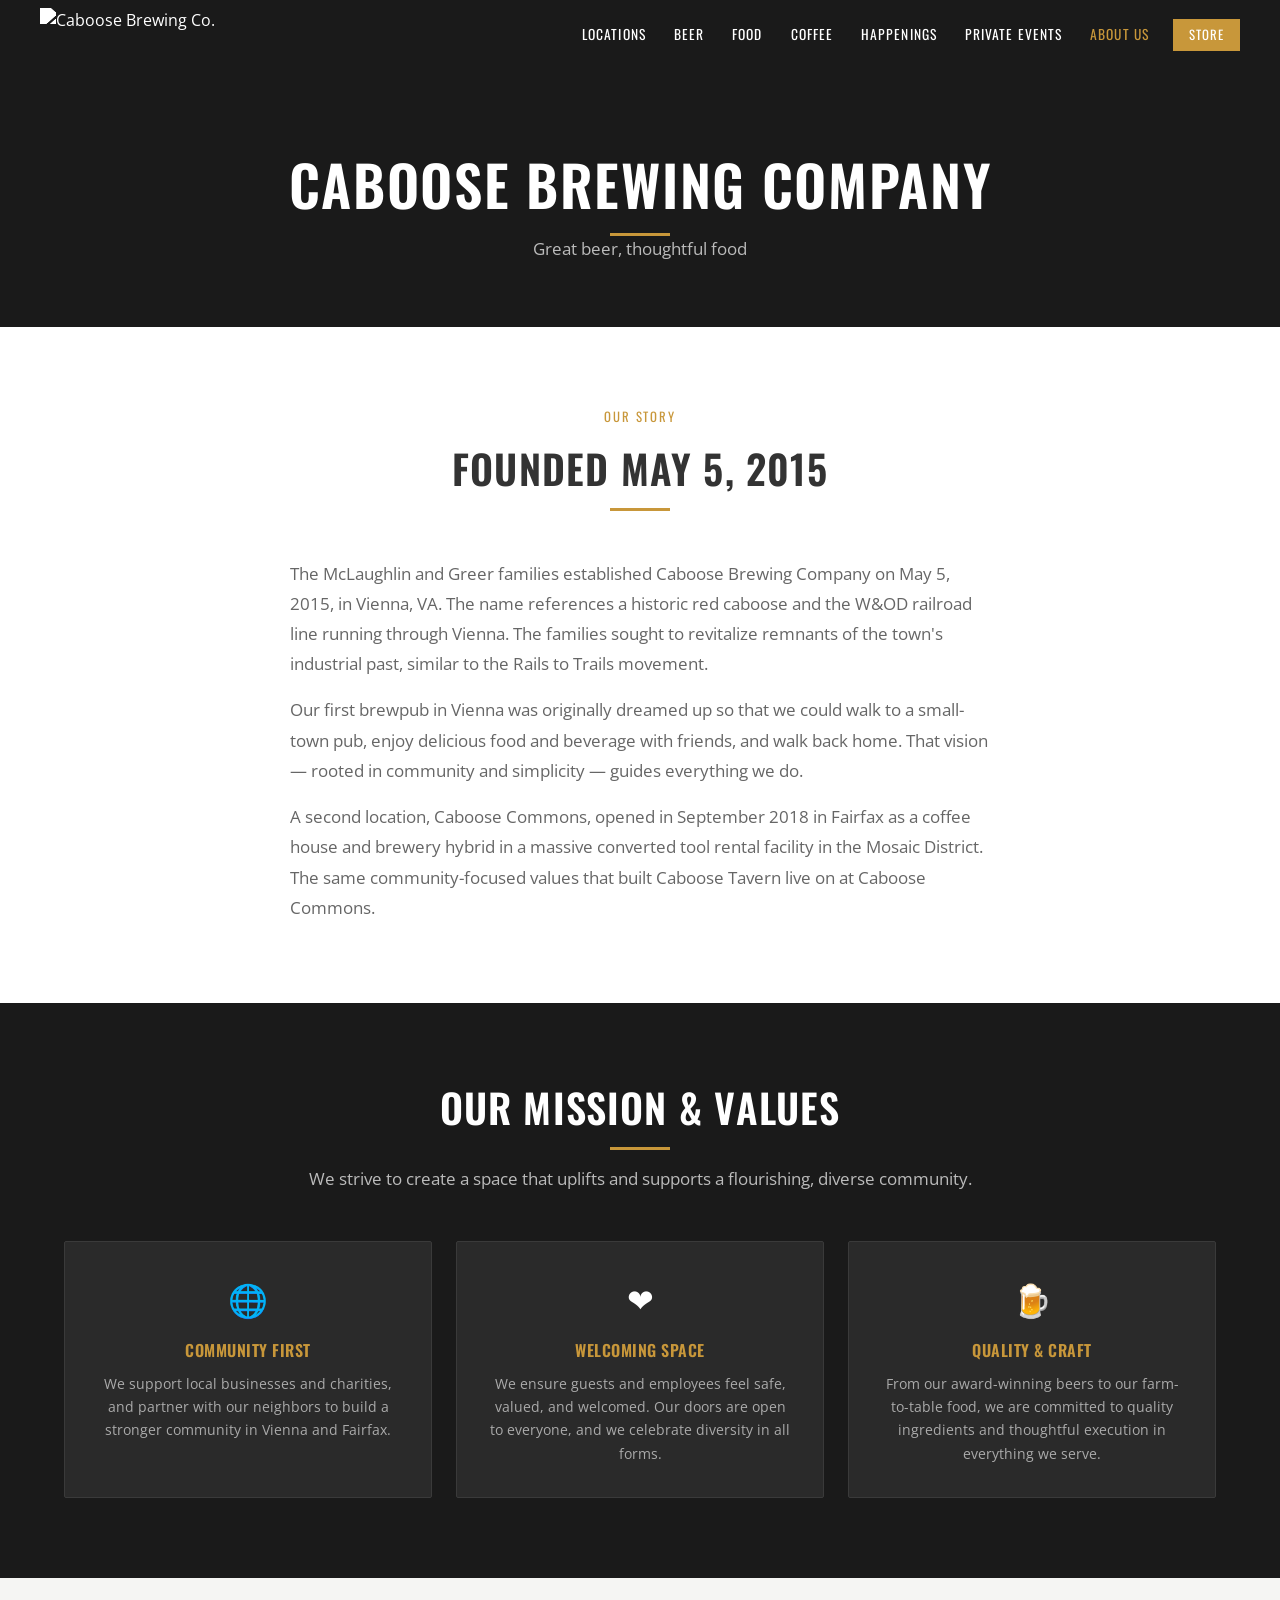
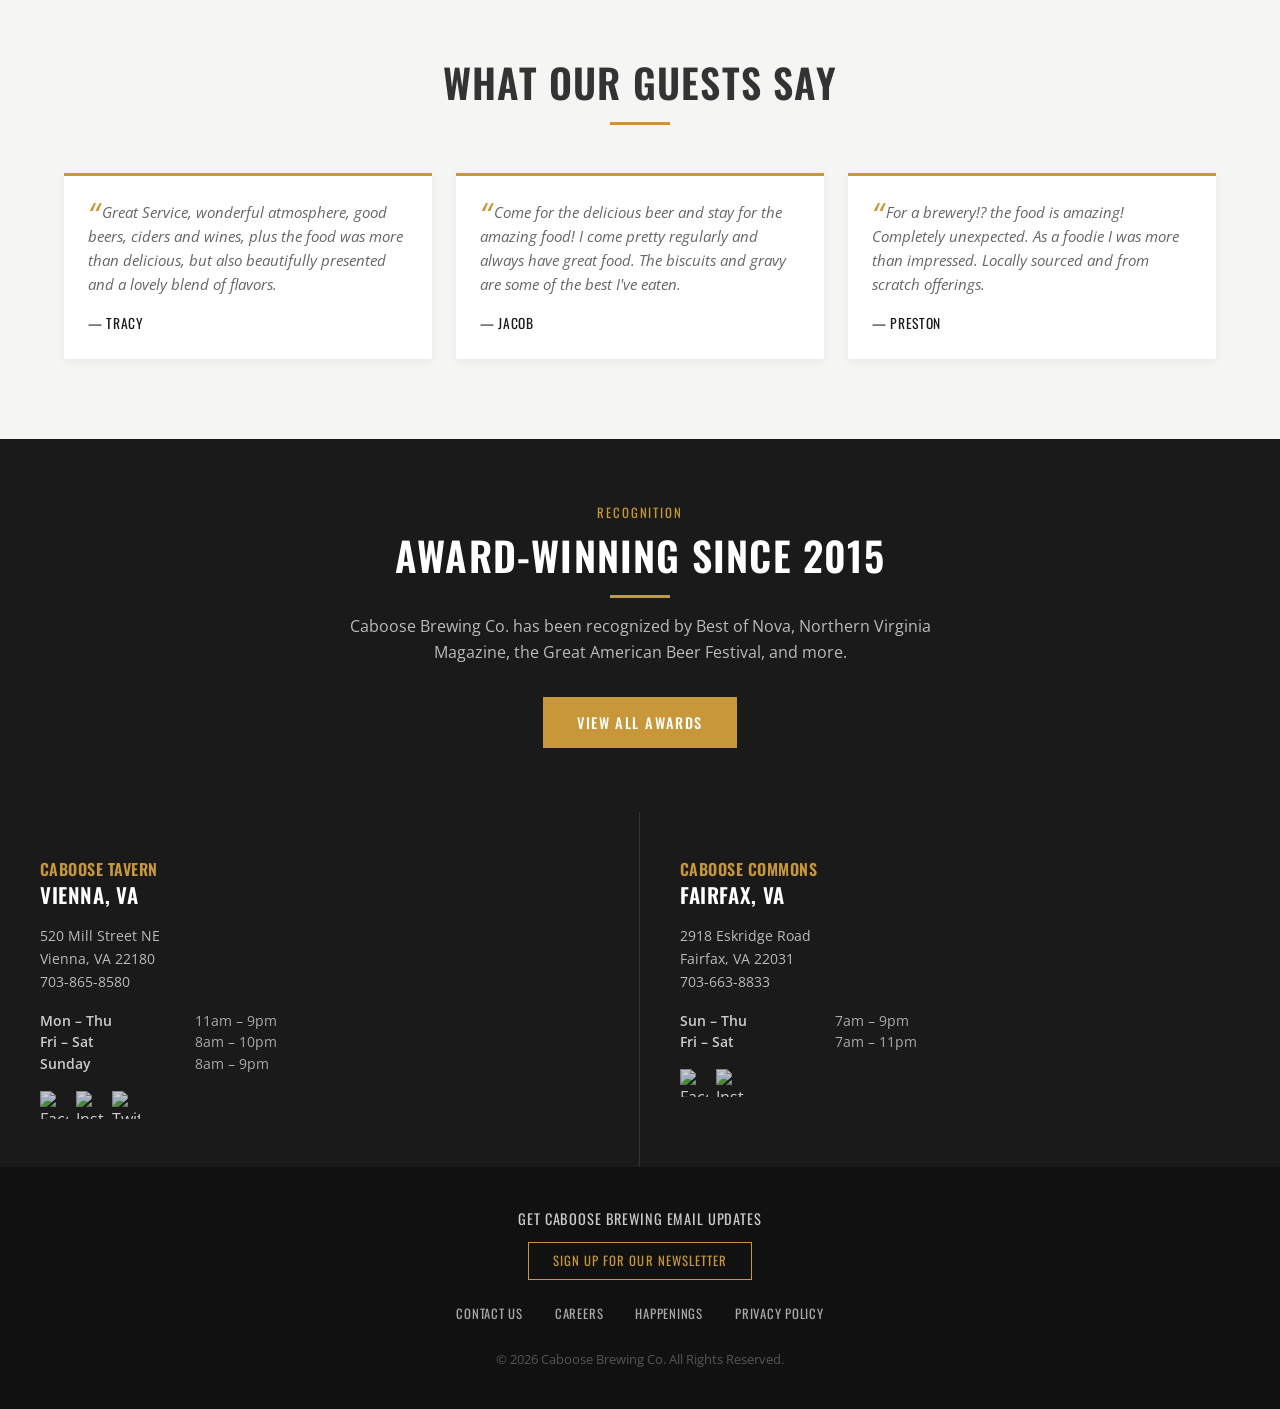
==== about.html @ 3c18225d "initial commit" ====
<!DOCTYPE html>
<html lang="en">
<head>
  <meta charset="UTF-8">
  <meta name="viewport" content="width=device-width, initial-scale=1.0">
  <title>About Us | Caboose Brewing Co.</title>
  <meta name="description" content="Learn about Caboose Brewing Co. — founded in 2015 by the McLaughlin and Greer families in Vienna, VA.">
  <link rel="preconnect" href="https://fonts.googleapis.com">
  <link href="https://fonts.googleapis.com/css2?family=Oswald:wght@400;500;600&family=Open+Sans:ital,wght@0,400;0,600;1,400&display=swap" rel="stylesheet">
  <link rel="stylesheet" href="css/styles.css">
  <script src="https://www.googletagmanager.com/gtag/js?id=G-430TXD9LE1" data-cfasync="false" data-wpfc-render="false" async></script>
</head>
<body>

<nav class="nav">
  <div class="nav__inner">
    <a class="nav__logo" href="index.html">
      <img src="https://caboosebrewing.com/img/Black-Horizontal-Caboose-Website-Logo-transparentpdf.png" alt="Caboose Brewing Co.">
    </a>
    <ul class="nav__links">
      <li class="nav__item">
        <a class="nav__link" href="#">Locations</a>
        <ul class="nav__dropdown">
          <li><a href="vienna.html">Caboose Tavern – Vienna</a></li>
          <li><a href="fairfax.html">Caboose Commons – Fairfax</a></li>
        </ul>
      </li>
      <li class="nav__item"><a class="nav__link" href="brewery.html">Beer</a></li>
      <li class="nav__item"><a class="nav__link" href="food.html">Food</a></li>
      <li class="nav__item"><a class="nav__link" href="coffee.html">Coffee</a></li>
      <li class="nav__item"><a class="nav__link" href="happenings.html">Happenings</a></li>
      <li class="nav__item"><a class="nav__link" href="private-events.html">Private Events</a></li>
      <li class="nav__item">
        <a class="nav__link active" href="about.html">About Us</a>
        <ul class="nav__dropdown">
          <li><a href="about.html">About Us</a></li>
          <li><a href="awards.html">Awards</a></li>
        </ul>
      </li>
      <li class="nav__item"><a class="nav__store" href="https://gotab.io/ec/caboosetavern" target="_blank" rel="noopener">Store</a></li>
    </ul>
    <button class="nav__toggle" aria-label="Toggle menu">
      <span></span><span></span><span></span>
    </button>
  </div>
</nav>

<div class="page-hero">
  <div class="page-hero__bg" style="background-image:url('https://caboosebrewing.com/img/AVFa-T8D-1.jpeg');"></div>
  <div class="page-hero__content">
    <h1>Caboose Brewing Company</h1>
    <div class="gold-line"></div>
    <p>Great beer, thoughtful food</p>
  </div>
</div>

<section class="section">
  <div class="container" style="max-width:900px;">
    <div style="text-align:center;margin-bottom:3rem;">
      <p style="font-family:'Oswald',sans-serif;letter-spacing:0.15em;text-transform:uppercase;font-size:0.8rem;color:var(--gold);">Our Story</p>
      <h2 style="margin-bottom:1rem;">Founded May 5, 2015</h2>
      <div class="gold-line"></div>
    </div>
    <div style="max-width:700px;margin:0 auto;font-size:1.05rem;color:var(--gray-text);line-height:1.8;">
      <p>The McLaughlin and Greer families established Caboose Brewing Company on May 5, 2015, in Vienna, VA. The name references a historic red caboose and the W&OD railroad line running through Vienna. The families sought to revitalize remnants of the town's industrial past, similar to the Rails to Trails movement.</p>
      <p>Our first brewpub in Vienna was originally dreamed up so that we could walk to a small-town pub, enjoy delicious food and beverage with friends, and walk back home. That vision — rooted in community and simplicity — guides everything we do.</p>
      <p>A second location, Caboose Commons, opened in September 2018 in Fairfax as a coffee house and brewery hybrid in a massive converted tool rental facility in the Mosaic District. The same community-focused values that built Caboose Tavern live on at Caboose Commons.</p>
    </div>
  </div>
</section>

<section class="section section--dark">
  <div class="container">
    <div class="section-header">
      <h2>Our Mission &amp; Values</h2>
      <div class="gold-line"></div>
      <p style="color:#bbb;">We strive to create a space that uplifts and supports a flourishing, diverse community.</p>
    </div>
    <div class="cards cards--3" style="margin-top:2.5rem;">
      <div class="card card--dark" style="text-align:center;padding:2rem;">
        <div style="font-size:2rem;margin-bottom:1rem;">&#127760;</div>
        <h3 style="font-size:1rem;color:var(--gold);margin-bottom:0.75rem;">Community First</h3>
        <p style="color:#aaa;font-size:0.9rem;">We support local businesses and charities, and partner with our neighbors to build a stronger community in Vienna and Fairfax.</p>
      </div>
      <div class="card card--dark" style="text-align:center;padding:2rem;">
        <div style="font-size:2rem;margin-bottom:1rem;">&#10084;</div>
        <h3 style="font-size:1rem;color:var(--gold);margin-bottom:0.75rem;">Welcoming Space</h3>
        <p style="color:#aaa;font-size:0.9rem;">We ensure guests and employees feel safe, valued, and welcomed. Our doors are open to everyone, and we celebrate diversity in all forms.</p>
      </div>
      <div class="card card--dark" style="text-align:center;padding:2rem;">
        <div style="font-size:2rem;margin-bottom:1rem;">&#127866;</div>
        <h3 style="font-size:1rem;color:var(--gold);margin-bottom:0.75rem;">Quality &amp; Craft</h3>
        <p style="color:#aaa;font-size:0.9rem;">From our award-winning beers to our farm-to-table food, we are committed to quality ingredients and thoughtful execution in everything we serve.</p>
      </div>
    </div>
  </div>
</section>

<section class="section section--gray">
  <div class="container">
    <div class="section-header">
      <h2>What Our Guests Say</h2>
      <div class="gold-line"></div>
    </div>
    <div class="testimonials-grid" style="margin-top:2.5rem;">
      <div class="testimonial">
        <p class="testimonial__text">Great Service, wonderful atmosphere, good beers, ciders and wines, plus the food was more than delicious, but also beautifully presented and a lovely blend of flavors.</p>
        <p class="testimonial__author">— Tracy</p>
      </div>
      <div class="testimonial">
        <p class="testimonial__text">Come for the delicious beer and stay for the amazing food! I come pretty regularly and always have great food. The biscuits and gravy are some of the best I've eaten.</p>
        <p class="testimonial__author">— Jacob</p>
      </div>
      <div class="testimonial">
        <p class="testimonial__text">For a brewery!? the food is amazing! Completely unexpected. As a foodie I was more than impressed. Locally sourced and from scratch offerings.</p>
        <p class="testimonial__author">— Preston</p>
      </div>
    </div>
  </div>
</section>

<section style="text-align:center;padding:4rem 1.5rem;background:var(--black);color:var(--white);">
  <p style="font-family:'Oswald',sans-serif;letter-spacing:0.15em;text-transform:uppercase;font-size:0.8rem;color:var(--gold);margin-bottom:0.5rem;">Recognition</p>
  <h2 style="margin-bottom:1rem;">Award-Winning Since 2015</h2>
  <div class="gold-line"></div>
  <p style="color:#bbb;margin:1rem auto;max-width:600px;">Caboose Brewing Co. has been recognized by Best of Nova, Northern Virginia Magazine, the Great American Beer Festival, and more.</p>
  <a class="btn btn--gold" href="awards.html" style="margin-top:1rem;">View All Awards</a>
</section>

<div class="locations-footer">
  <div class="location-block">
    <h3>Caboose Tavern</h3>
    <h4>Vienna, VA</h4>
    <address>520 Mill Street NE<br>Vienna, VA 22180<br>703-865-8580</address>
    <dl class="hours">
      <dt>Mon – Thu</dt><dd>11am – 9pm</dd>
      <dt>Fri – Sat</dt><dd>8am – 10pm</dd>
      <dt>Sunday</dt><dd>8am – 9pm</dd>
    </dl>
    <div class="social">
      <a href="https://www.facebook.com/caboosetavern" target="_blank" rel="noopener"><img src="https://caboosebrewing.com/img/logo-icon1.png" alt="Facebook"></a>
      <a href="https://www.instagram.com/caboosetavern/" target="_blank" rel="noopener"><img src="https://caboosebrewing.com/img/logo-icon2.png" alt="Instagram"></a>
      <a href="https://twitter.com/CabooseBrewing" target="_blank" rel="noopener"><img src="https://caboosebrewing.com/img/logo-icon3-1.png" alt="Twitter"></a>
    </div>
  </div>
  <div class="location-block">
    <h3>Caboose Commons</h3>
    <h4>Fairfax, VA</h4>
    <address>2918 Eskridge Road<br>Fairfax, VA 22031<br>703-663-8833</address>
    <dl class="hours">
      <dt>Sun – Thu</dt><dd>7am – 9pm</dd>
      <dt>Fri – Sat</dt><dd>7am – 11pm</dd>
    </dl>
    <div class="social">
      <a href="https://www.facebook.com/caboosecommons" target="_blank" rel="noopener"><img src="https://caboosebrewing.com/img/logo-icon1.png" alt="Facebook"></a>
      <a href="https://www.instagram.com/caboosecommons/" target="_blank" rel="noopener"><img src="https://caboosebrewing.com/img/logo-icon2.png" alt="Instagram"></a>
    </div>
  </div>
</div>

<footer class="footer">
  <div class="footer__newsletter">
    <p>Get Caboose Brewing Email Updates</p>
    <a href="https://forms.fishbowl.com/form/23703e98-323b-41bd-b9a0-d86bc130c58d" target="_blank" rel="noopener">Sign Up for Our Newsletter</a>
  </div>
  <nav class="footer__links">
    <a href="mailto:info@caboosebrewing.com">Contact Us</a>
    <a href="https://www.indeed.com/cmp/Caboose-Brewing-Company-2/jobs" target="_blank" rel="noopener">Careers</a>
    <a href="happenings.html">Happenings</a>
    <a href="privacy-policy.html">Privacy Policy</a>
  </nav>
  <p class="footer__copy">&copy; 2026 Caboose Brewing Co. All Rights Reserved.</p>
</footer>

<script src="js/main.js"></script>
</body>
</html>
---- css/styles.css ----
/* ===== RESET & BASE ===== */
*, *::before, *::after { box-sizing: border-box; margin: 0; padding: 0; }

html { scroll-behavior: smooth; }

body {
  font-family: 'Open Sans', sans-serif;
  color: #333;
  background: #fff;
  line-height: 1.6;
}

img { max-width: 100%; height: auto; display: block; }
a { text-decoration: none; color: inherit; }
ul { list-style: none; }

/* ===== CUSTOM PROPERTIES ===== */
:root {
  --black: #1a1a1a;
  --gold: #c8973a;
  --gold-dark: #a87a2a;
  --white: #ffffff;
  --gray-light: #f5f5f3;
  --gray-mid: #e0e0e0;
  --gray-text: #666;
  --max-width: 1200px;
}

/* ===== TYPOGRAPHY ===== */
h1, h2, h3, h4 {
  font-family: 'Oswald', sans-serif;
  font-weight: 600;
  line-height: 1.2;
  text-transform: uppercase;
  letter-spacing: 0.03em;
}

h1 { font-size: clamp(2rem, 5vw, 3.5rem); }
h2 { font-size: clamp(1.6rem, 3.5vw, 2.5rem); }
h3 { font-size: clamp(1.2rem, 2.5vw, 1.6rem); }
h4 { font-size: 1.1rem; }

p { margin-bottom: 1rem; }
p:last-child { margin-bottom: 0; }

/* ===== LAYOUT HELPERS ===== */
.container {
  max-width: var(--max-width);
  margin: 0 auto;
  padding: 0 1.5rem;
}

.section { padding: 5rem 0; }
.section--dark { background: var(--black); color: var(--white); }
.section--gray { background: var(--gray-light); }

.section-header {
  text-align: center;
  margin-bottom: 3rem;
}

.section-header p {
  max-width: 700px;
  margin: 1rem auto 0;
  color: var(--gray-text);
  font-size: 1.05rem;
}

.section--dark .section-header p { color: #bbb; }

.gold-line {
  width: 60px;
  height: 3px;
  background: var(--gold);
  margin: 1rem auto 0;
}

/* ===== BUTTONS ===== */
.btn {
  display: inline-block;
  padding: 0.75rem 2rem;
  font-family: 'Oswald', sans-serif;
  font-size: 0.9rem;
  font-weight: 500;
  letter-spacing: 0.1em;
  text-transform: uppercase;
  border: 2px solid transparent;
  cursor: pointer;
  transition: all 0.2s ease;
}

.btn--gold {
  background: var(--gold);
  color: var(--white);
  border-color: var(--gold);
}
.btn--gold:hover { background: var(--gold-dark); border-color: var(--gold-dark); }

.btn--outline {
  background: transparent;
  color: var(--white);
  border-color: var(--white);
}
.btn--outline:hover { background: var(--white); color: var(--black); }

.btn--outline-dark {
  background: transparent;
  color: var(--black);
  border-color: var(--black);
}
.btn--outline-dark:hover { background: var(--black); color: var(--white); }

/* ===== NAVIGATION ===== */
.nav {
  position: sticky;
  top: 0;
  z-index: 1000;
  background: var(--black);
  padding: 0 1.5rem;
}

.nav__inner {
  max-width: var(--max-width);
  margin: 0 auto;
  display: flex;
  align-items: center;
  justify-content: space-between;
  height: 70px;
}

.nav__logo img { height: 55px; filter: brightness(0) invert(1); }

.nav__links {
  display: flex;
  align-items: center;
  gap: 0.25rem;
}

.nav__item { position: relative; }

.nav__link {
  display: block;
  padding: 0.5rem 0.75rem;
  color: var(--white);
  font-family: 'Oswald', sans-serif;
  font-size: 0.85rem;
  font-weight: 400;
  letter-spacing: 0.08em;
  text-transform: uppercase;
  transition: color 0.2s;
  white-space: nowrap;
}
.nav__link:hover, .nav__link.active { color: var(--gold); }

.nav__dropdown {
  display: none;
  position: absolute;
  top: 100%;
  left: 0;
  background: var(--black);
  min-width: 220px;
  border-top: 2px solid var(--gold);
  box-shadow: 0 4px 12px rgba(0,0,0,0.3);
}

.nav__item:hover .nav__dropdown { display: block; }

.nav__dropdown a {
  display: block;
  padding: 0.6rem 1rem;
  color: #ccc;
  font-family: 'Oswald', sans-serif;
  font-size: 0.8rem;
  letter-spacing: 0.06em;
  text-transform: uppercase;
  transition: color 0.2s, background 0.2s;
}
.nav__dropdown a:hover { color: var(--white); background: rgba(255,255,255,0.05); }

.nav__store {
  margin-left: 0.5rem;
  padding: 0.4rem 1rem;
  background: var(--gold);
  color: var(--white);
  font-family: 'Oswald', sans-serif;
  font-size: 0.8rem;
  letter-spacing: 0.08em;
  text-transform: uppercase;
  transition: background 0.2s;
}
.nav__store:hover { background: var(--gold-dark); color: var(--white); }

.nav__toggle {
  display: none;
  flex-direction: column;
  gap: 5px;
  cursor: pointer;
  padding: 4px;
}
.nav__toggle span {
  display: block;
  width: 24px;
  height: 2px;
  background: var(--white);
  transition: all 0.3s;
}

/* ===== HERO ===== */
.hero {
  position: relative;
  min-height: 85vh;
  display: flex;
  align-items: center;
  background: var(--black);
  overflow: hidden;
}

.hero__bg {
  position: absolute;
  inset: 0;
  background-size: cover;
  background-position: center;
  opacity: 0.45;
}

.hero__content {
  position: relative;
  z-index: 1;
  width: 100%;
}

.hero__grid {
  display: grid;
  grid-template-columns: 1fr 1fr;
  gap: 2px;
  min-height: 85vh;
}

.hero__panel {
  position: relative;
  display: flex;
  flex-direction: column;
  align-items: center;
  justify-content: center;
  padding: 3rem 2rem;
  text-align: center;
  overflow: hidden;
  min-height: 400px;
}

.hero__panel-bg {
  position: absolute;
  inset: 0;
  background-size: cover;
  background-position: center;
  transition: transform 0.4s ease;
}
.hero__panel:hover .hero__panel-bg { transform: scale(1.04); }

.hero__panel-overlay {
  position: absolute;
  inset: 0;
  background: rgba(0,0,0,0.55);
  transition: background 0.3s;
}
.hero__panel:hover .hero__panel-overlay { background: rgba(0,0,0,0.45); }

.hero__panel-content {
  position: relative;
  z-index: 1;
  color: var(--white);
}

.hero__panel-content h2 {
  font-size: clamp(1.8rem, 4vw, 2.8rem);
  margin-bottom: 0.5rem;
}

.hero__panel-content p {
  font-size: 0.95rem;
  color: #ddd;
  margin-bottom: 1.5rem;
}

.hero__panel-btns {
  display: flex;
  flex-direction: column;
  gap: 0.75rem;
  align-items: center;
}

/* ===== PAGE HERO (inner pages) ===== */
.page-hero {
  background: var(--black);
  padding: 5rem 1.5rem 4rem;
  text-align: center;
  color: var(--white);
  position: relative;
  overflow: hidden;
}

.page-hero__bg {
  position: absolute;
  inset: 0;
  background-size: cover;
  background-position: center;
  opacity: 0.3;
}

.page-hero__content { position: relative; z-index: 1; }
.page-hero h1 { margin-bottom: 0.5rem; }
.page-hero p { color: #bbb; font-size: 1.05rem; }
.page-hero .gold-line { margin-top: 1rem; }

/* ===== TWO COLUMN SPLIT ===== */
.split {
  display: grid;
  grid-template-columns: 1fr 1fr;
  align-items: center;
}

.split__image { overflow: hidden; height: 100%; min-height: 400px; }
.split__image img { width: 100%; height: 100%; object-fit: cover; }
.split__text { padding: 4rem; }
.split__text h2 { margin-bottom: 1rem; }
.split__text p { color: var(--gray-text); margin-bottom: 1.5rem; }
.split--reverse .split__image { order: 2; }
.split--reverse .split__text { order: 1; }

/* ===== CARDS ===== */
.cards {
  display: grid;
  gap: 1.5rem;
}
.cards--2 { grid-template-columns: repeat(2, 1fr); }
.cards--3 { grid-template-columns: repeat(3, 1fr); }
.cards--4 { grid-template-columns: repeat(4, 1fr); }

.card {
  background: var(--white);
  border: 1px solid var(--gray-mid);
  padding: 1.5rem;
  border-radius: 2px;
}

.card--dark {
  background: #2a2a2a;
  border-color: #3a3a3a;
  color: var(--white);
}

/* ===== BEER MENU ===== */
.beer-section { margin-bottom: 3rem; }
.beer-section__title {
  font-family: 'Oswald', sans-serif;
  font-size: 1.4rem;
  text-transform: uppercase;
  letter-spacing: 0.1em;
  border-bottom: 2px solid var(--gold);
  padding-bottom: 0.5rem;
  margin-bottom: 1.5rem;
  color: var(--black);
}

.beer-grid {
  display: grid;
  grid-template-columns: repeat(auto-fill, minmax(280px, 1fr));
  gap: 1.25rem;
}

.beer-card {
  background: var(--white);
  border: 1px solid var(--gray-mid);
  padding: 1.25rem;
  border-left: 3px solid var(--gold);
}

.beer-card__name {
  font-family: 'Oswald', sans-serif;
  font-size: 1.1rem;
  text-transform: uppercase;
  margin-bottom: 0.25rem;
}

.beer-card__style {
  font-size: 0.8rem;
  color: var(--gold);
  text-transform: uppercase;
  letter-spacing: 0.05em;
  margin-bottom: 0.5rem;
}

.beer-card__stats {
  display: flex;
  gap: 1rem;
  font-size: 0.8rem;
  font-weight: 600;
  color: var(--gray-text);
  margin-bottom: 0.6rem;
}

.beer-card__notes {
  font-size: 0.88rem;
  color: var(--gray-text);
  font-style: italic;
  line-height: 1.5;
}

/* ===== TESTIMONIALS ===== */
.testimonials-grid {
  display: grid;
  grid-template-columns: repeat(auto-fill, minmax(300px, 1fr));
  gap: 1.5rem;
}

.testimonial {
  background: var(--white);
  padding: 1.5rem;
  border-top: 3px solid var(--gold);
  box-shadow: 0 2px 8px rgba(0,0,0,0.06);
}

.testimonial__text {
  font-style: italic;
  color: var(--gray-text);
  margin-bottom: 1rem;
  font-size: 0.95rem;
}

.testimonial__text::before { content: '\201C'; font-size: 2rem; color: var(--gold); line-height: 0; vertical-align: -0.5rem; margin-right: 0.2rem; }

.testimonial__author {
  font-family: 'Oswald', sans-serif;
  font-size: 0.85rem;
  text-transform: uppercase;
  letter-spacing: 0.05em;
  color: var(--black);
}

/* ===== LOCATION FOOTER BLOCK ===== */
.locations-footer {
  display: grid;
  grid-template-columns: 1fr 1fr;
  gap: 0;
}

.location-block {
  padding: 3rem 2.5rem;
  background: var(--black);
  color: var(--white);
}
.location-block:first-child { border-right: 1px solid #333; }

.location-block h3 {
  color: var(--gold);
  margin-bottom: 0.25rem;
  font-size: 1rem;
}

.location-block h4 {
  font-size: 1.3rem;
  margin-bottom: 1rem;
}

.location-block p, .location-block address {
  font-size: 0.9rem;
  color: #bbb;
  font-style: normal;
  margin-bottom: 0.25rem;
}

.location-block .hours {
  margin: 1rem 0;
  font-size: 0.85rem;
  color: #aaa;
}

.location-block .hours dt {
  font-weight: 600;
  color: #ccc;
  float: left;
  width: 155px;
  clear: left;
}

.location-block .hours dd { margin-left: 155px; color: #aaa; }

.location-block .social { display: flex; gap: 0.5rem; margin-top: 1rem; }
.location-block .social img { height: 28px; width: 28px; filter: brightness(0.8); transition: filter 0.2s; }
.location-block .social a:hover img { filter: brightness(1); }

/* ===== FOOTER ===== */
.footer {
  background: #111;
  color: #aaa;
  padding: 2.5rem 1.5rem;
  text-align: center;
  font-size: 0.85rem;
}

.footer__links {
  display: flex;
  justify-content: center;
  flex-wrap: wrap;
  gap: 0.5rem 2rem;
  margin-bottom: 1.5rem;
}

.footer__links a {
  color: #aaa;
  font-family: 'Oswald', sans-serif;
  font-size: 0.8rem;
  letter-spacing: 0.06em;
  text-transform: uppercase;
  transition: color 0.2s;
}
.footer__links a:hover { color: var(--gold); }

.footer__newsletter {
  margin-bottom: 1.5rem;
}

.footer__newsletter p {
  font-family: 'Oswald', sans-serif;
  font-size: 0.9rem;
  letter-spacing: 0.06em;
  text-transform: uppercase;
  color: #ccc;
  margin-bottom: 0.75rem;
}

.footer__newsletter a {
  display: inline-block;
  padding: 0.5rem 1.5rem;
  border: 1px solid var(--gold);
  color: var(--gold);
  font-family: 'Oswald', sans-serif;
  font-size: 0.8rem;
  letter-spacing: 0.08em;
  text-transform: uppercase;
  transition: all 0.2s;
}
.footer__newsletter a:hover { background: var(--gold); color: var(--white); }

.footer__copy { color: #555; font-size: 0.8rem; }

/* ===== HAPPENINGS ===== */
.happening-item {
  display: flex;
  align-items: flex-start;
  gap: 1.5rem;
  padding: 1.5rem 0;
  border-bottom: 1px solid var(--gray-mid);
}
.happening-item:last-child { border-bottom: none; }

.happening-icon {
  width: 50px;
  height: 50px;
  background: var(--gold);
  border-radius: 50%;
  flex-shrink: 0;
  display: flex;
  align-items: center;
  justify-content: center;
  color: var(--white);
  font-size: 1.25rem;
}

.happening-item h3 { font-size: 1.1rem; margin-bottom: 0.25rem; }
.happening-item p { color: var(--gray-text); font-size: 0.9rem; margin: 0; }

/* ===== AWARDS ===== */
.award-group { margin-bottom: 3rem; }

.award-group h3 {
  font-size: 1.2rem;
  color: var(--gold);
  border-bottom: 1px solid var(--gray-mid);
  padding-bottom: 0.5rem;
  margin-bottom: 1rem;
}

.award-list { display: flex; flex-direction: column; gap: 0.5rem; }

.award-item {
  display: flex;
  align-items: baseline;
  gap: 1rem;
  padding: 0.5rem 0;
  border-bottom: 1px solid var(--gray-light);
}

.award-year {
  font-family: 'Oswald', sans-serif;
  font-size: 0.9rem;
  color: var(--gold);
  min-width: 50px;
  font-weight: 600;
}

.award-name { font-size: 0.95rem; color: var(--black); }

/* ===== PRIVATE EVENTS ===== */
.events-cta {
  background: var(--gold);
  padding: 3rem 2rem;
  text-align: center;
  color: var(--white);
}
.events-cta h2 { margin-bottom: 0.75rem; }
.events-cta p { margin-bottom: 1.5rem; font-size: 1.05rem; opacity: 0.9; }

/* ===== NEWSLETTER POPUP ===== */
.popup-overlay {
  display: none;
  position: fixed;
  inset: 0;
  background: rgba(0,0,0,0.7);
  z-index: 2000;
  align-items: center;
  justify-content: center;
  padding: 1rem;
}

.popup-overlay.visible { display: flex; }

.popup {
  background: var(--white);
  max-width: 480px;
  width: 100%;
  padding: 2.5rem 2rem;
  position: relative;
  text-align: center;
  border-top: 4px solid var(--gold);
}

.popup__close {
  position: absolute;
  top: 0.75rem;
  right: 1rem;
  background: none;
  border: none;
  font-size: 1.5rem;
  line-height: 1;
  color: #aaa;
  cursor: pointer;
}
.popup__close:hover { color: var(--black); }

.popup h2 { margin-bottom: 0.75rem; font-size: 1.6rem; }
.popup p { color: var(--gray-text); margin-bottom: 1.5rem; font-size: 0.95rem; }

.popup__no-thanks {
  display: block;
  margin: 1rem auto 0;
  background: none;
  border: none;
  color: #aaa;
  font-size: 0.82rem;
  cursor: pointer;
}
.popup__no-thanks:hover { color: var(--black); text-decoration: underline; }

/* ===== RESPONSIVE ===== */
@media (max-width: 900px) {
  .split { grid-template-columns: 1fr; }
  .split__image { min-height: 280px; }
  .split__text { padding: 2.5rem 1.5rem; }
  .split--reverse .split__image { order: unset; }
  .split--reverse .split__text { order: unset; }

  .locations-footer { grid-template-columns: 1fr; }
  .location-block:first-child { border-right: none; border-bottom: 1px solid #333; }

  .hero__grid { grid-template-columns: 1fr; }
  .cards--2, .cards--3, .cards--4 { grid-template-columns: 1fr; }
}

@media (max-width: 768px) {
  .nav__links { display: none; flex-direction: column; align-items: flex-start; }
  .nav__links.open { display: flex; position: absolute; top: 70px; left: 0; right: 0; background: var(--black); padding: 1rem 1.5rem 1.5rem; gap: 0; border-top: 1px solid #333; }
  .nav__toggle { display: flex; }
  .nav__inner { position: relative; }
  .nav__dropdown { position: static; border-top: none; box-shadow: none; background: #2a2a2a; margin-left: 1rem; }
  .nav__item:hover .nav__dropdown { display: none; }
  .nav__item.open .nav__dropdown { display: block; }
  .nav__link { padding: 0.5rem 0; }
  .nav__store { margin: 0.5rem 0 0; }
  .section { padding: 3rem 0; }
}
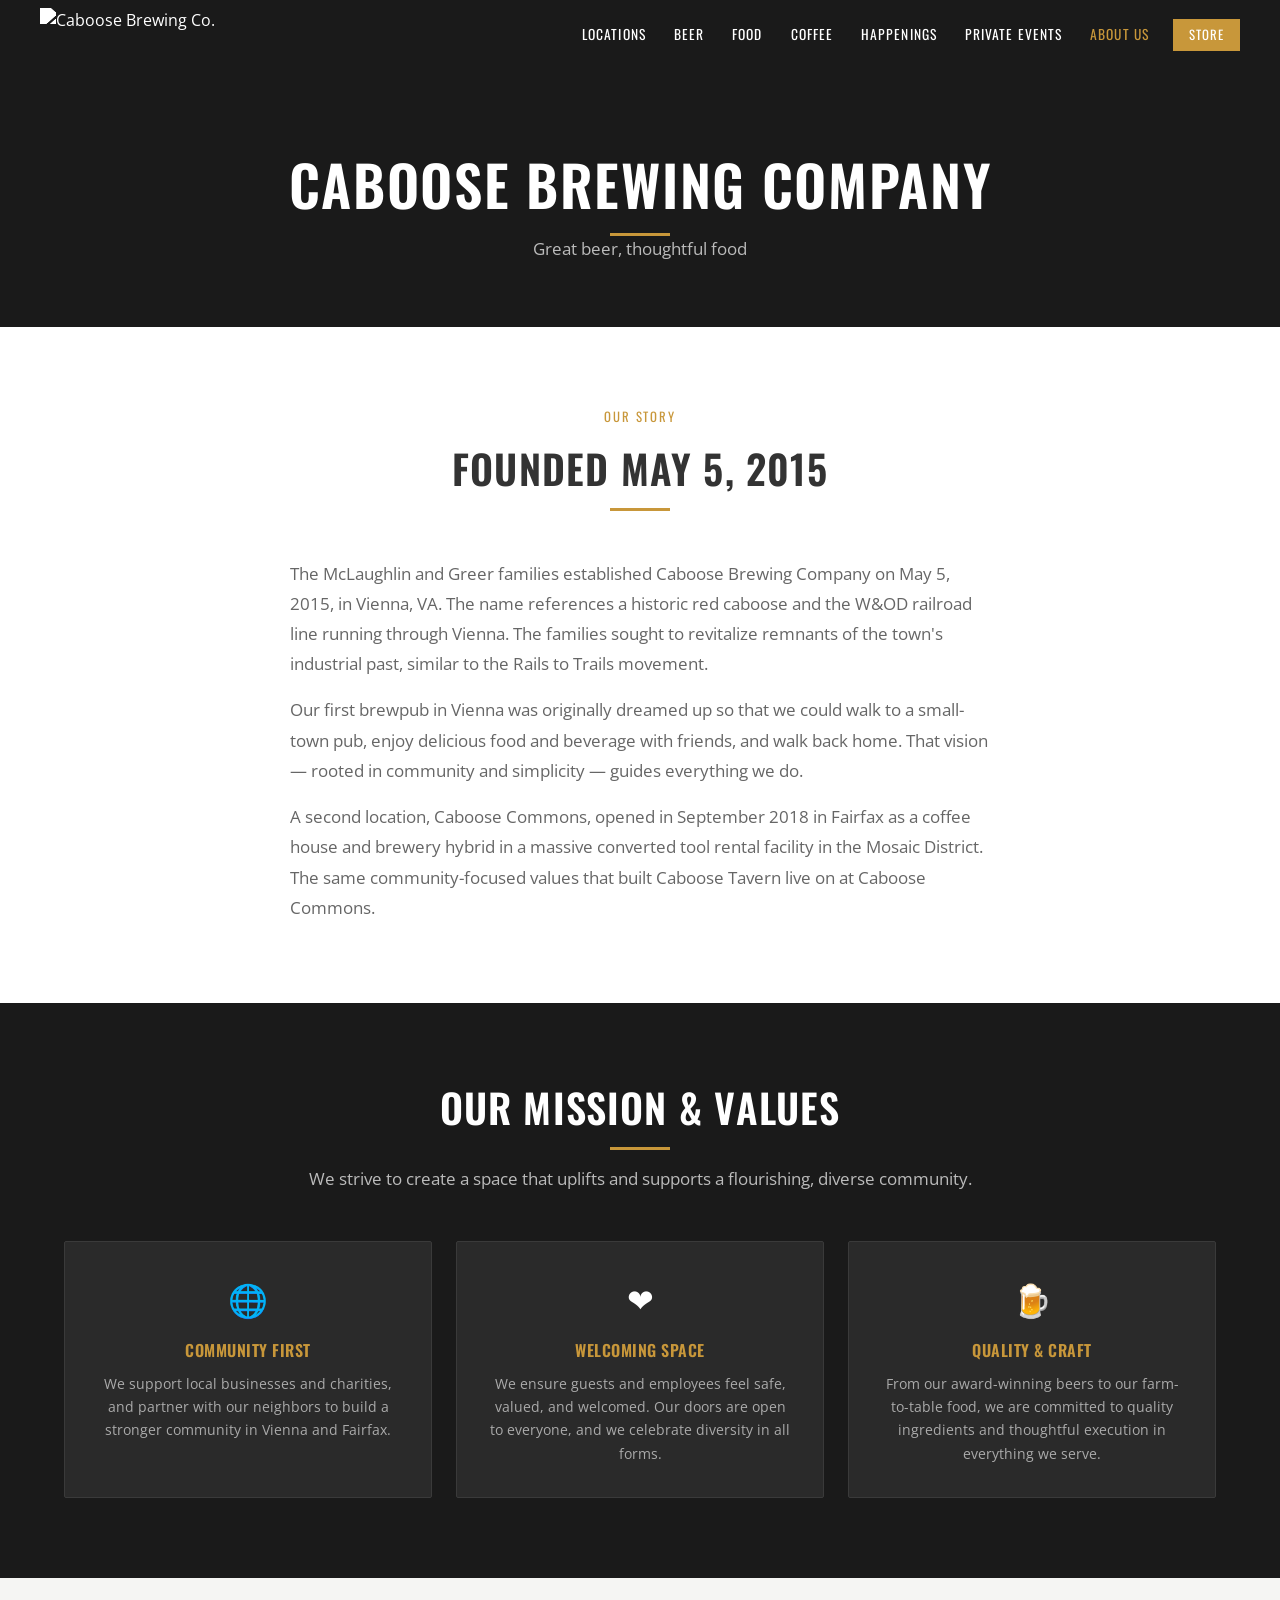
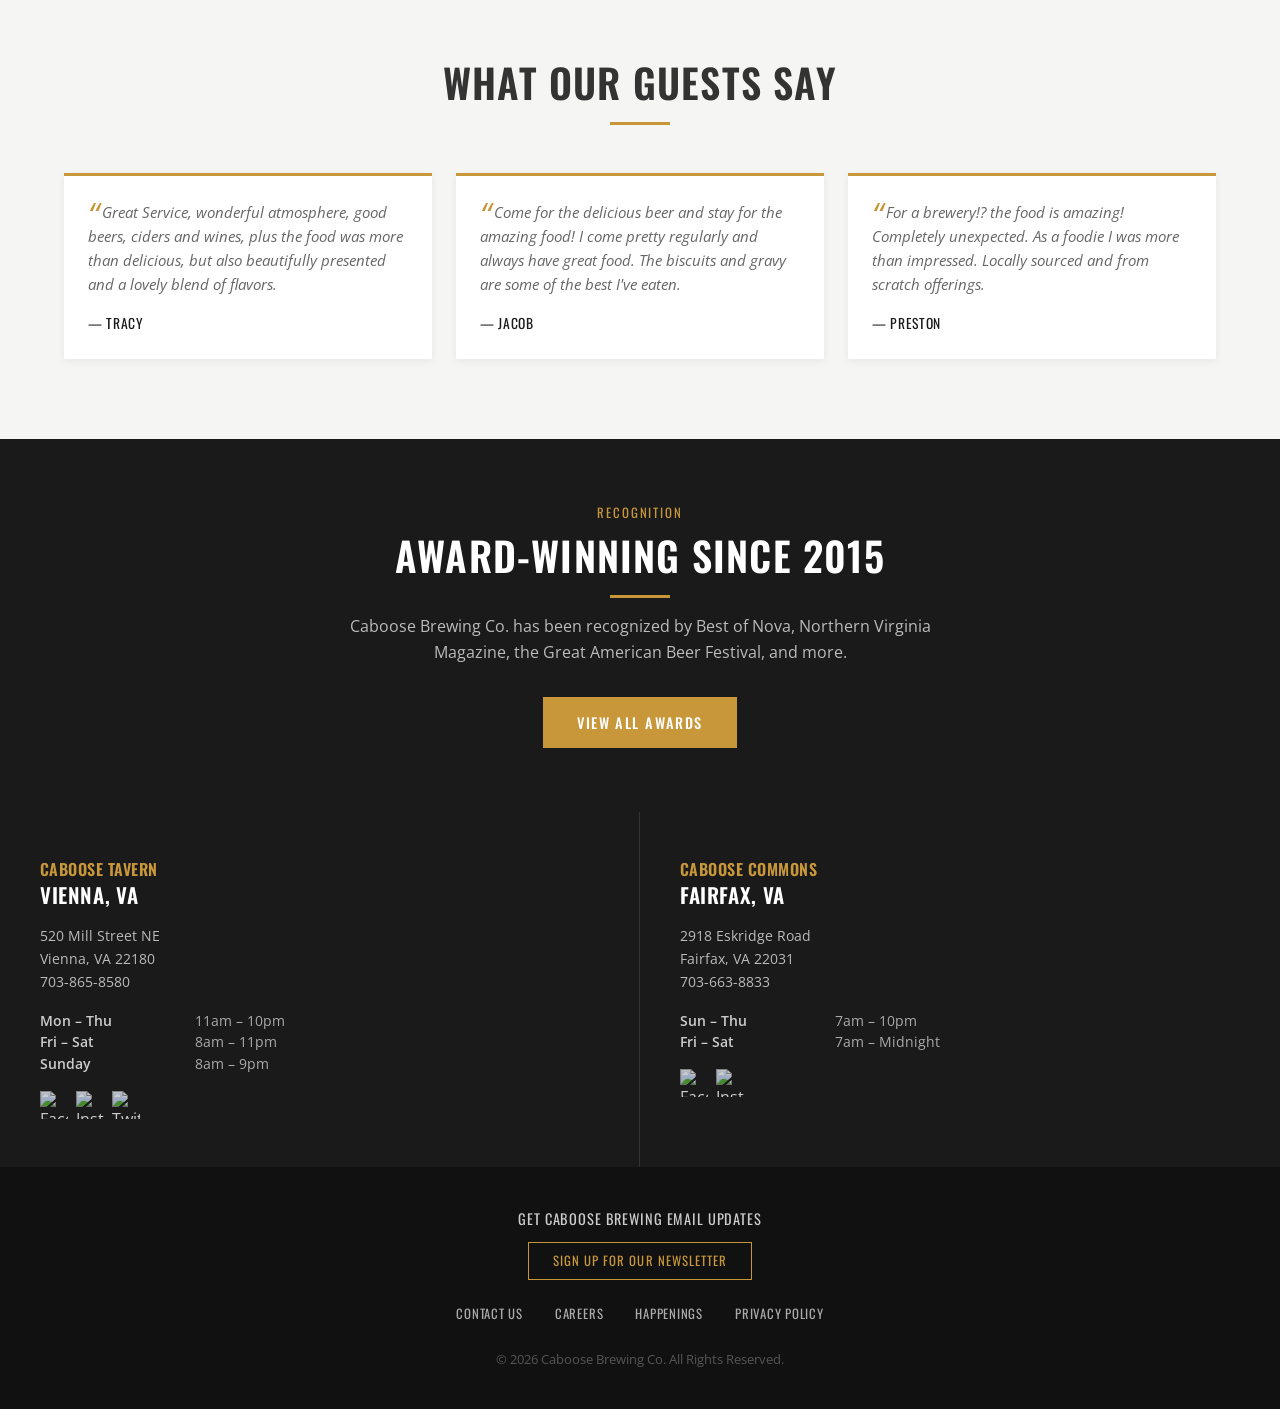
==== commit 74a41c35: "updated hours and an image" ====
--- a/about.html
+++ b/about.html
@@ -133,8 +133,8 @@
     <h4>Vienna, VA</h4>
     <address>520 Mill Street NE<br>Vienna, VA 22180<br>703-865-8580</address>
     <dl class="hours">
-      <dt>Mon – Thu</dt><dd>11am – 9pm</dd>
-      <dt>Fri – Sat</dt><dd>8am – 10pm</dd>
+      <dt>Mon – Thu</dt><dd>11am – 10pm</dd>
+      <dt>Fri – Sat</dt><dd>8am – 11pm</dd>
       <dt>Sunday</dt><dd>8am – 9pm</dd>
     </dl>
     <div class="social">
@@ -148,8 +148,8 @@
     <h4>Fairfax, VA</h4>
     <address>2918 Eskridge Road<br>Fairfax, VA 22031<br>703-663-8833</address>
     <dl class="hours">
-      <dt>Sun – Thu</dt><dd>7am – 9pm</dd>
-      <dt>Fri – Sat</dt><dd>7am – 11pm</dd>
+      <dt>Sun – Thu</dt><dd>7am – 10pm</dd>
+      <dt>Fri – Sat</dt><dd>7am – Midnight</dd>
     </dl>
     <div class="social">
       <a href="https://www.facebook.com/caboosecommons" target="_blank" rel="noopener"><img src="https://caboosebrewing.com/img/logo-icon1.png" alt="Facebook"></a>
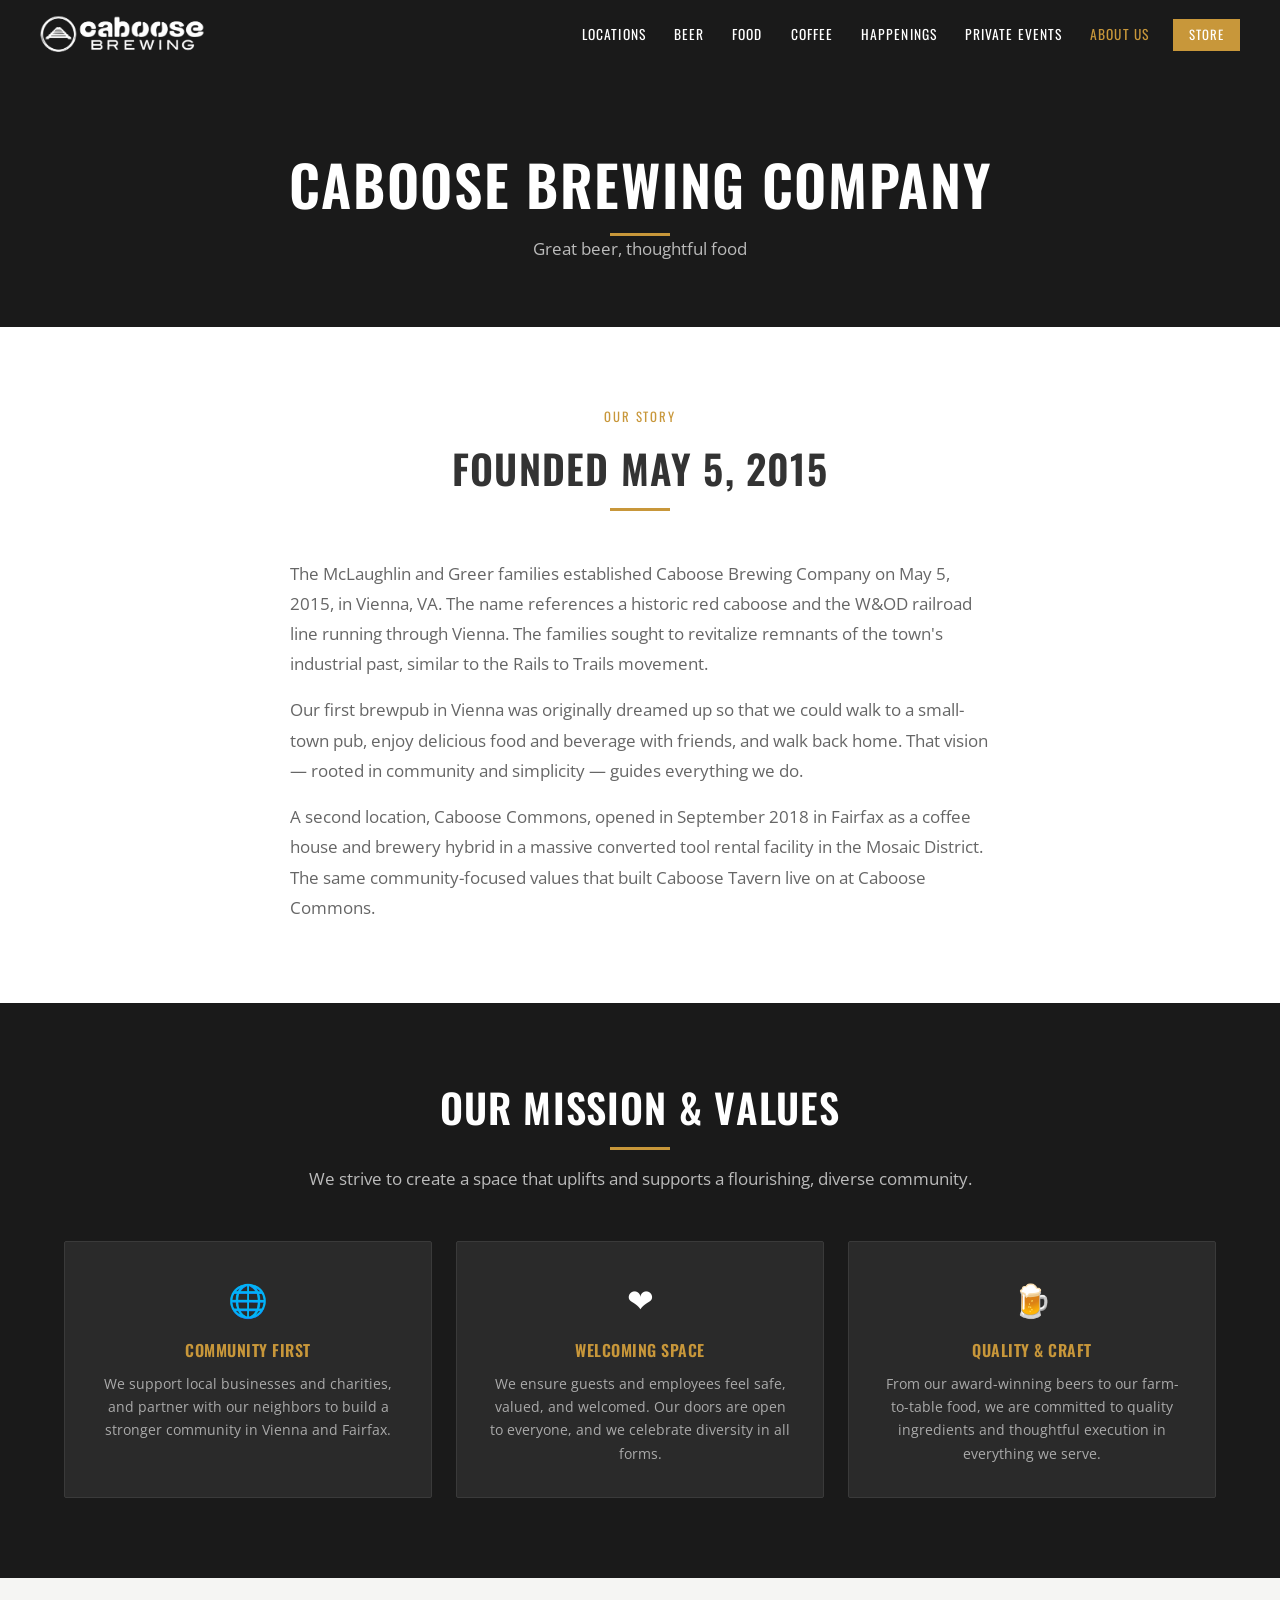
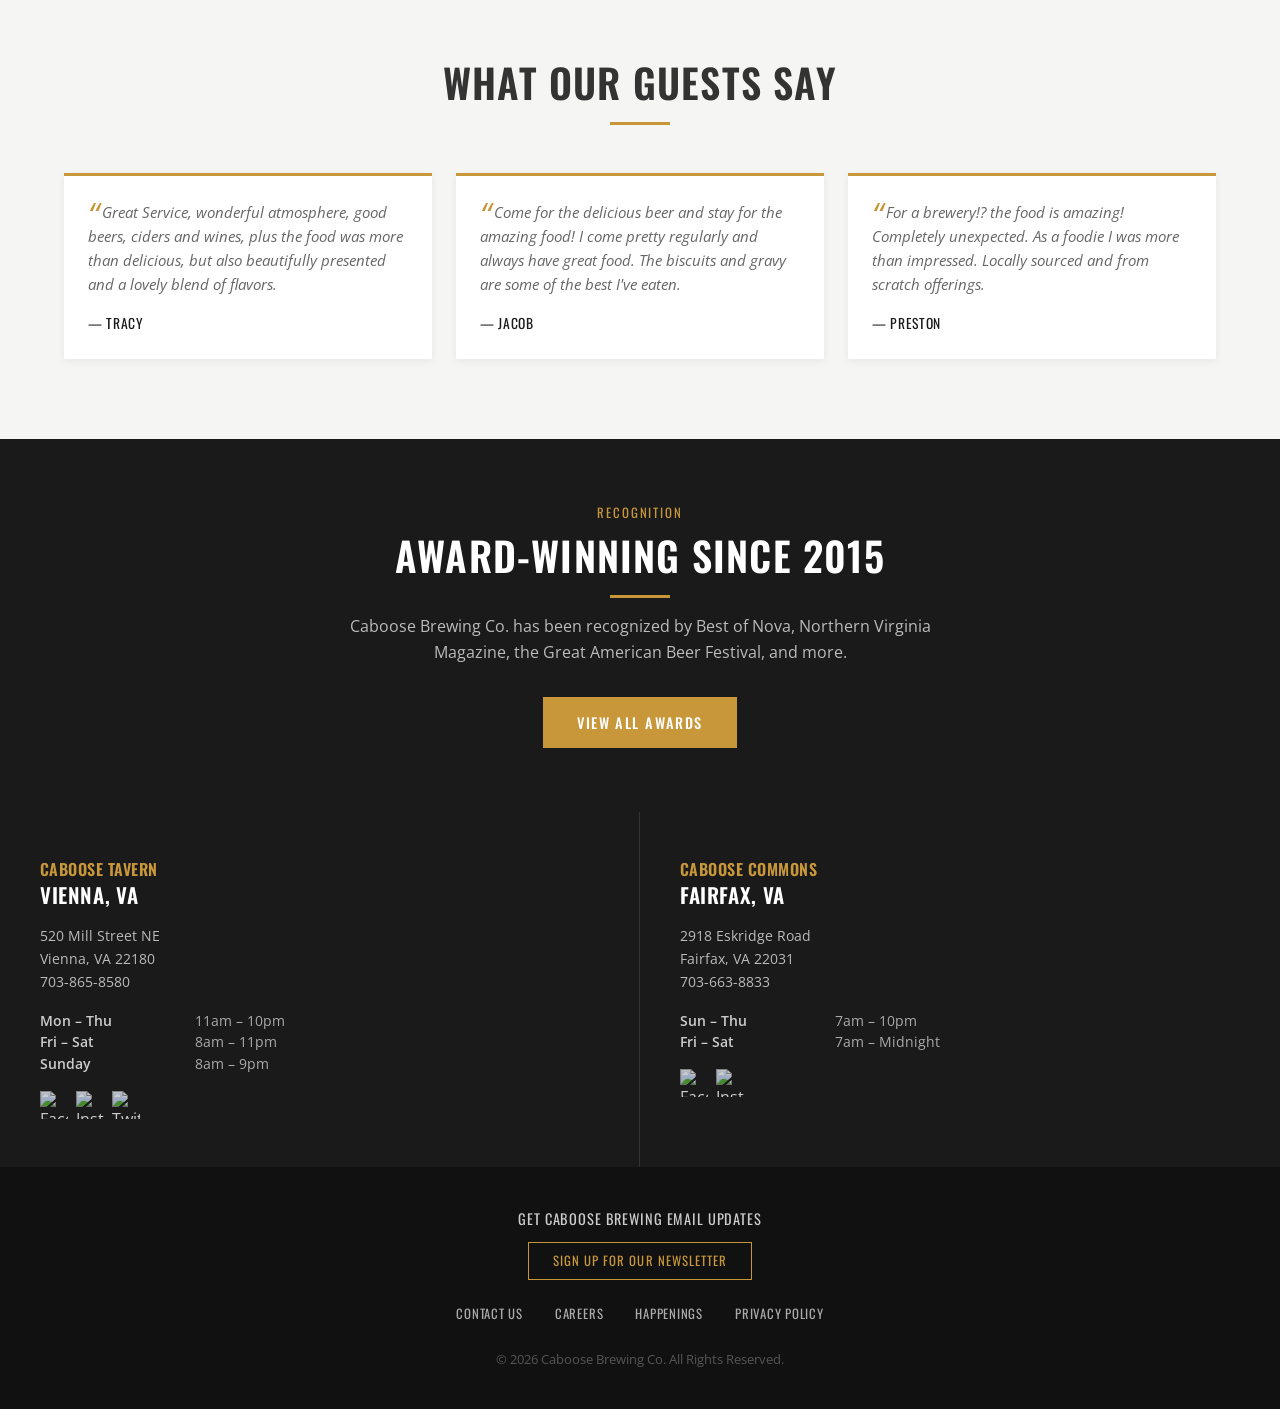
==== commit af47f09f: "Update all pages to use new Black Horizontal Caboose logo" ====
--- a/about.html
+++ b/about.html
@@ -15,7 +15,7 @@
 <nav class="nav">
   <div class="nav__inner">
     <a class="nav__logo" href="index.html">
-      <img src="https://caboosebrewing.com/img/Black-Horizontal-Caboose-Website-Logo-transparentpdf.png" alt="Caboose Brewing Co.">
+      <img src="img/Black Horizontal Caboose Logo  (3)-Picsart-BackgroundRemover.png" alt="Caboose Brewing Co.">
     </a>
     <ul class="nav__links">
       <li class="nav__item">
--- a/css/styles.css
+++ b/css/styles.css
@@ -254,16 +254,17 @@
   background-size: cover;
   background-position: center;
   transition: transform 0.4s ease;
+  filter: brightness(1.25);
 }
 .hero__panel:hover .hero__panel-bg { transform: scale(1.04); }
 
 .hero__panel-overlay {
   position: absolute;
   inset: 0;
-  background: rgba(0,0,0,0.55);
+  background: rgba(0,0,0,0.40);
   transition: background 0.3s;
 }
-.hero__panel:hover .hero__panel-overlay { background: rgba(0,0,0,0.45); }
+.hero__panel:hover .hero__panel-overlay { background: rgba(0,0,0,0.30); }
 
 .hero__panel-content {
   position: relative;
@@ -305,8 +306,37 @@
   background-size: cover;
   background-position: center;
   opacity: 0.3;
-}
-
+  filter: brightness(1.25);
+}
+
+.page-hero__image {
+  position: absolute;
+  inset: 0;
+  width: 100%;
+  height: 100%;
+  object-fit: cover;
+  object-position: center 80%;
+  opacity: 0.3;
+  filter: brightness(1.25);
+}
+
+/* Page-specific hero tweak for the Commons (Fairfax) to match VS Code preview */
+.page-hero--commons {
+  min-height: 420px;
+  padding: 3rem 1.5rem 2rem;
+}
+
+.page-hero--commons .page-hero__image {
+  /* Shift image so the building/logo sits closer to the centered heading */
+  object-position: 60% 60%;
+}
+
+@media (min-width: 1024px) {
+  /* Desktop-only: bring the building/logo further toward center */
+  .page-hero--commons .page-hero__image {
+    object-position: 60% 75%;
+  }
+}
 .page-hero__content { position: relative; z-index: 1; }
 .page-hero h1 { margin-bottom: 0.5rem; }
 .page-hero p { color: #bbb; font-size: 1.05rem; }
@@ -320,7 +350,7 @@
 }
 
 .split__image { overflow: hidden; height: 100%; min-height: 400px; }
-.split__image img { width: 100%; height: 100%; object-fit: cover; }
+.split__image img { width: 100%; height: 100%; object-fit: cover; filter: brightness(1.25); }
 .split__text { padding: 4rem; }
 .split__text h2 { margin-bottom: 1rem; }
 .split__text p { color: var(--gray-text); margin-bottom: 1.5rem; }
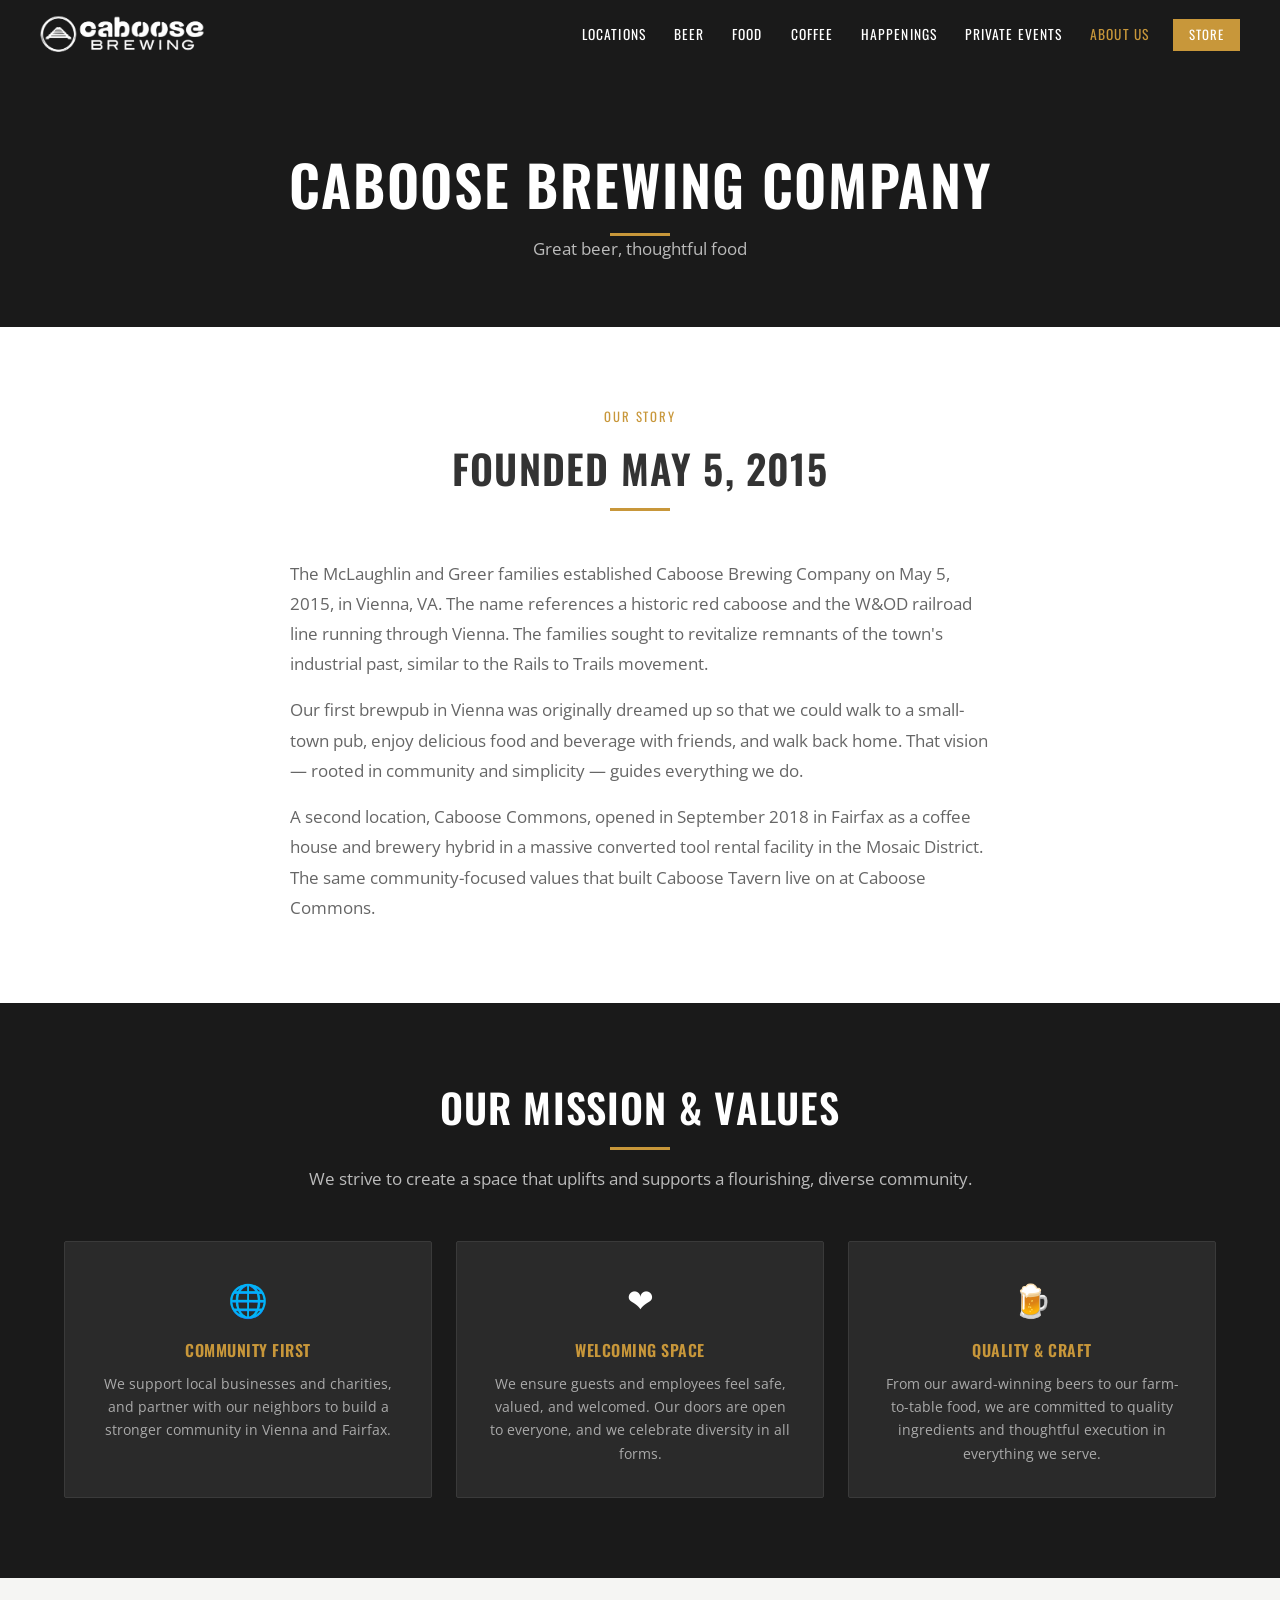
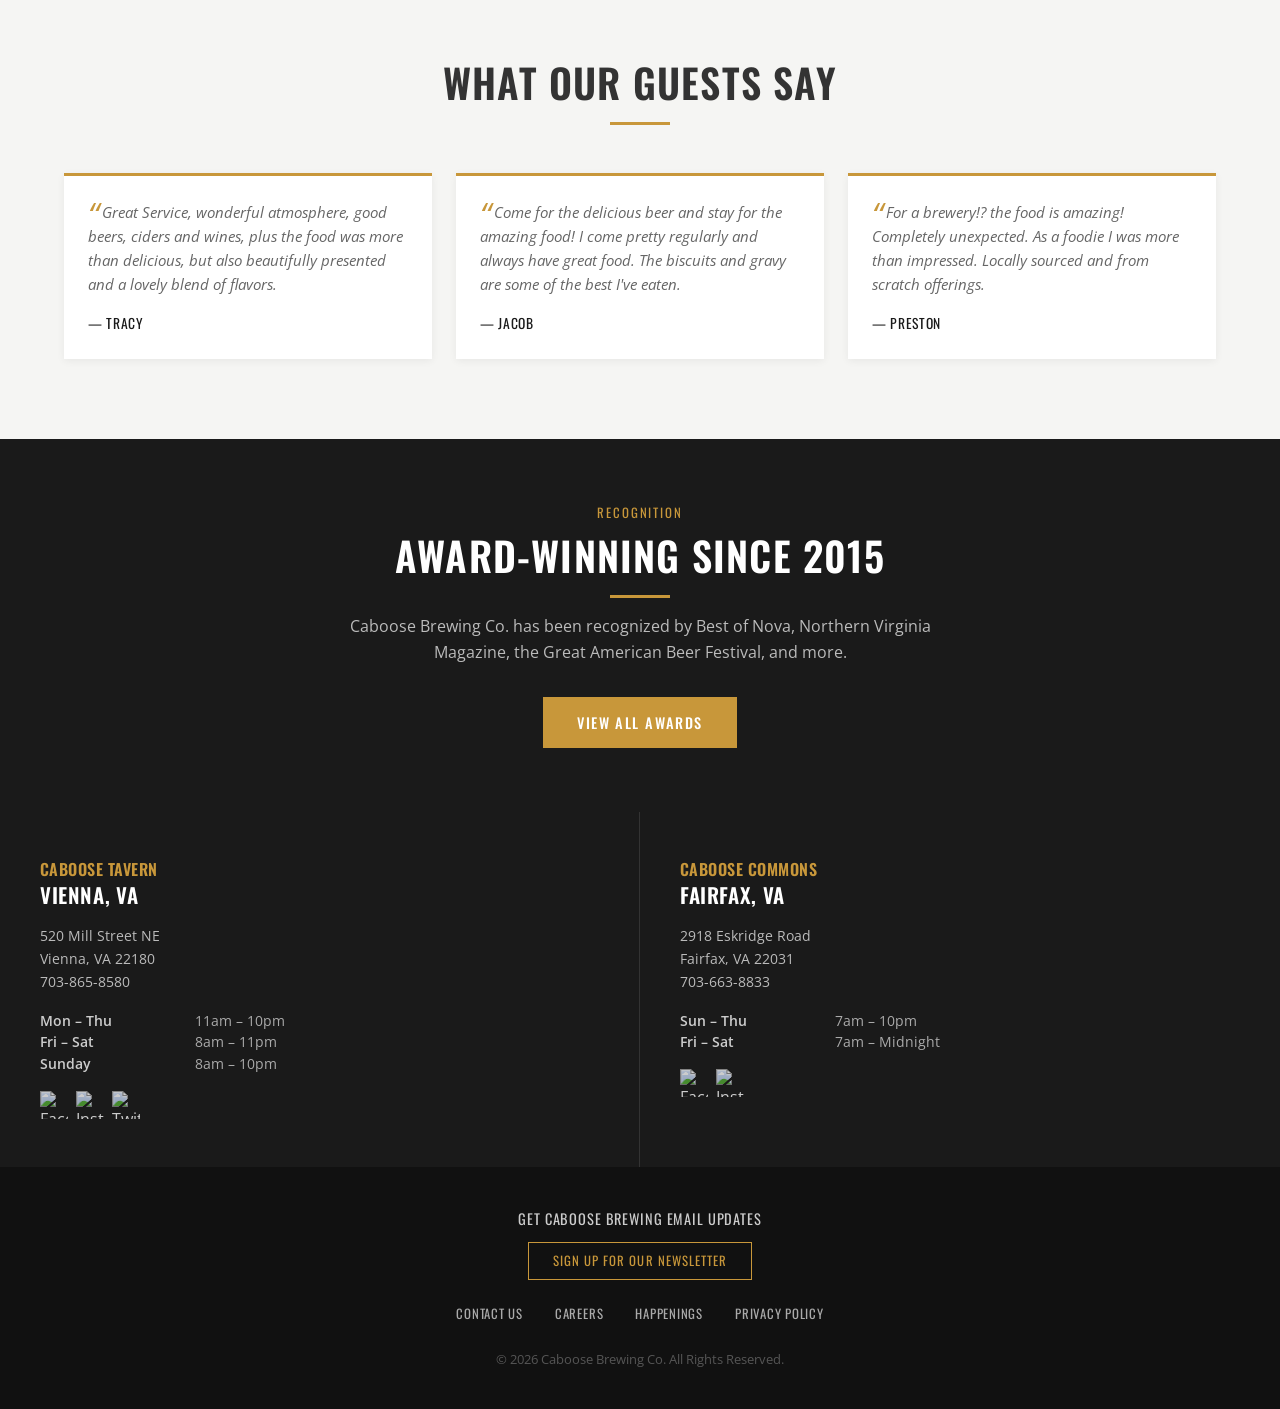
==== commit 48e939c7: "Update Tavern Sunday hours to 8am - 10pm" ====
--- a/about.html
+++ b/about.html
@@ -135,7 +135,7 @@
     <dl class="hours">
       <dt>Mon – Thu</dt><dd>11am – 10pm</dd>
       <dt>Fri – Sat</dt><dd>8am – 11pm</dd>
-      <dt>Sunday</dt><dd>8am – 9pm</dd>
+      <dt>Sunday</dt><dd>8am – 10pm</dd>
     </dl>
     <div class="social">
       <a href="https://www.facebook.com/caboosetavern" target="_blank" rel="noopener"><img src="https://caboosebrewing.com/img/logo-icon1.png" alt="Facebook"></a>
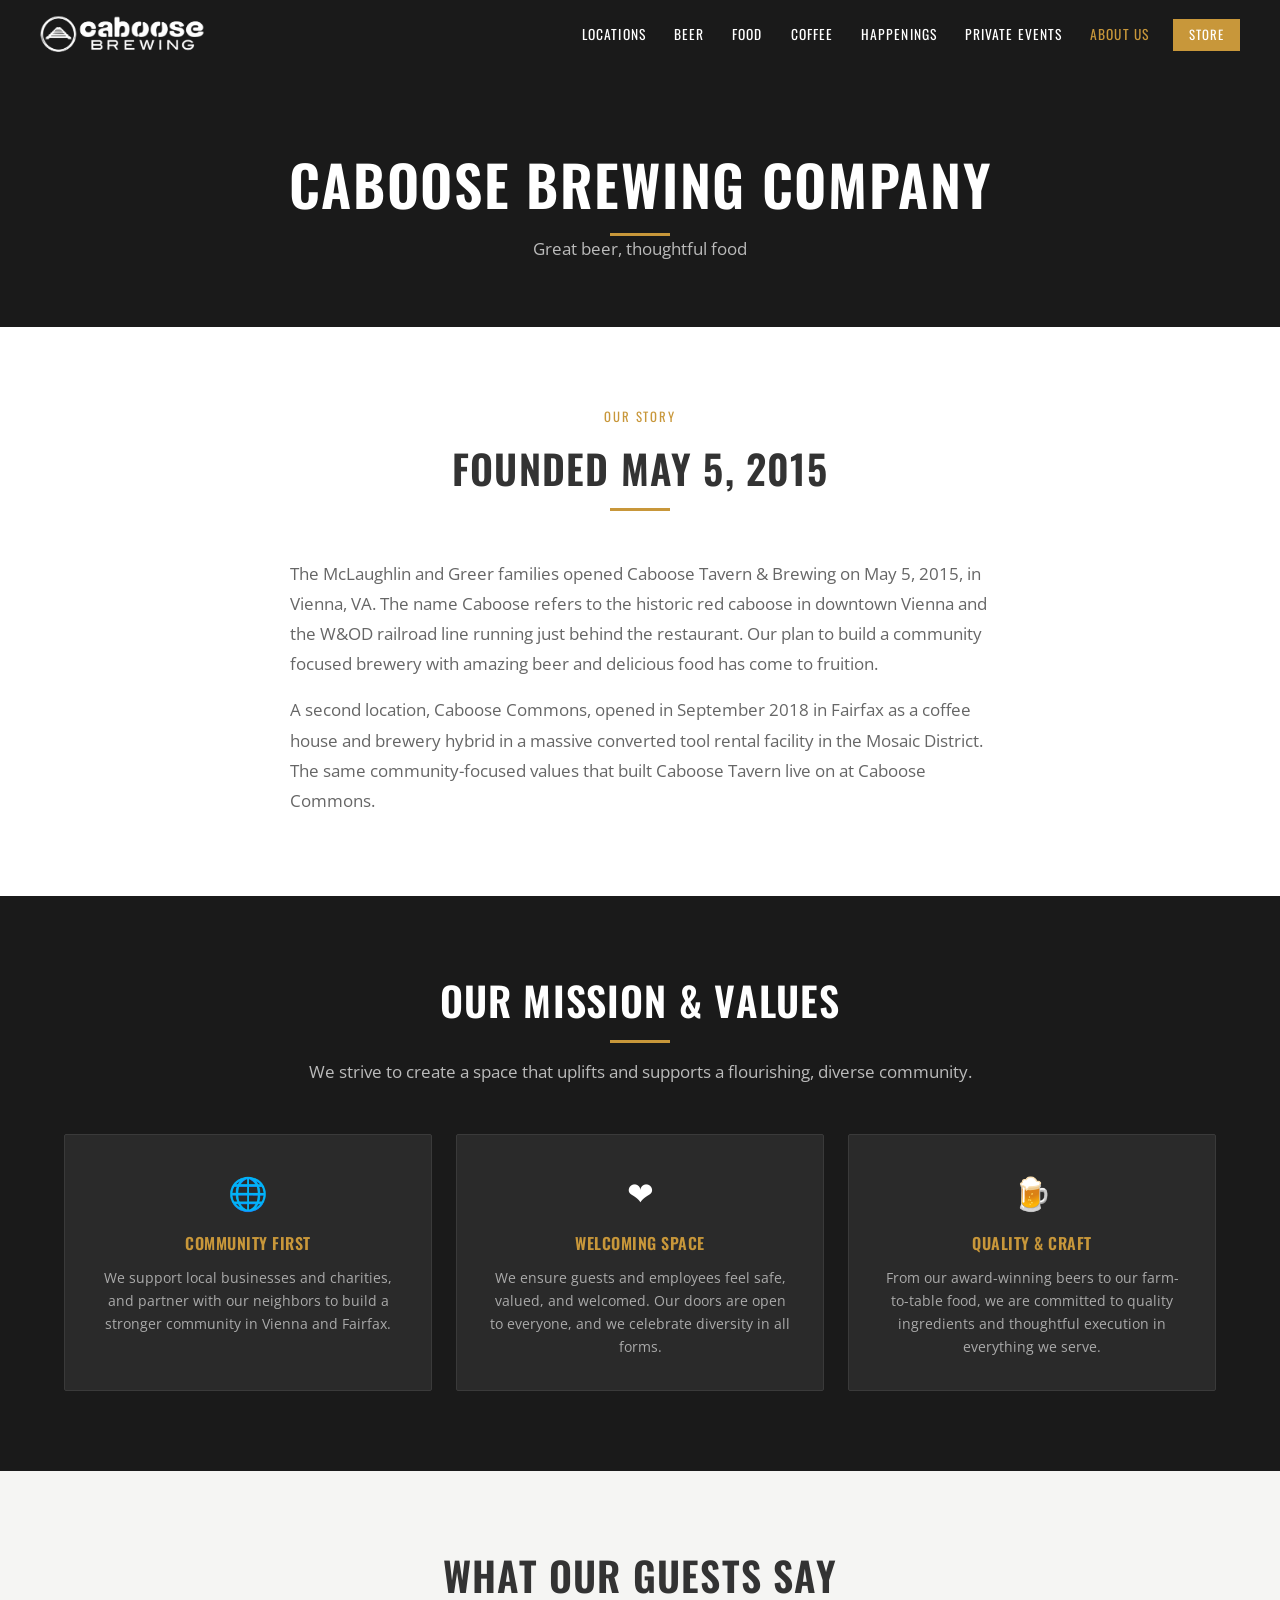
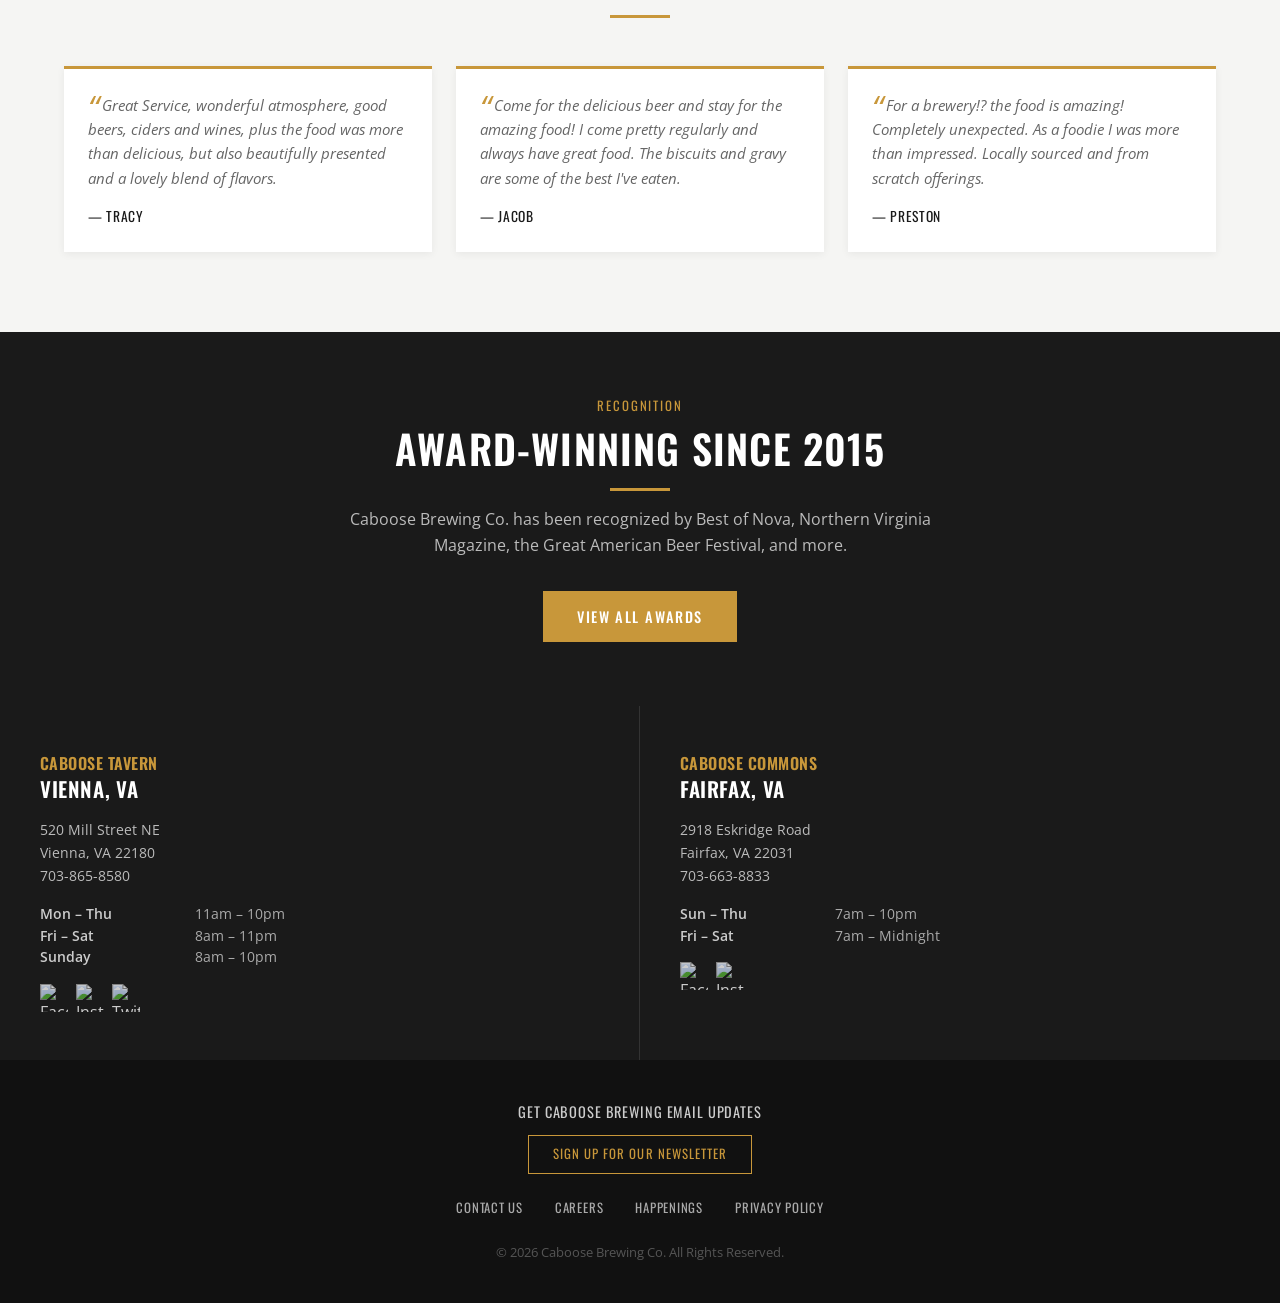
==== commit 0e7909c6: "Update About page brewery origin story copy" ====
--- a/about.html
+++ b/about.html
@@ -62,8 +62,7 @@
       <div class="gold-line"></div>
     </div>
     <div style="max-width:700px;margin:0 auto;font-size:1.05rem;color:var(--gray-text);line-height:1.8;">
-      <p>The McLaughlin and Greer families established Caboose Brewing Company on May 5, 2015, in Vienna, VA. The name references a historic red caboose and the W&OD railroad line running through Vienna. The families sought to revitalize remnants of the town's industrial past, similar to the Rails to Trails movement.</p>
-      <p>Our first brewpub in Vienna was originally dreamed up so that we could walk to a small-town pub, enjoy delicious food and beverage with friends, and walk back home. That vision — rooted in community and simplicity — guides everything we do.</p>
+      <p>The McLaughlin and Greer families opened Caboose Tavern &amp; Brewing on May 5, 2015, in Vienna, VA. The name Caboose refers to the historic red caboose in downtown Vienna and the W&amp;OD railroad line running just behind the restaurant. Our plan to build a community focused brewery with amazing beer and delicious food has come to fruition.</p>
       <p>A second location, Caboose Commons, opened in September 2018 in Fairfax as a coffee house and brewery hybrid in a massive converted tool rental facility in the Mosaic District. The same community-focused values that built Caboose Tavern live on at Caboose Commons.</p>
     </div>
   </div>
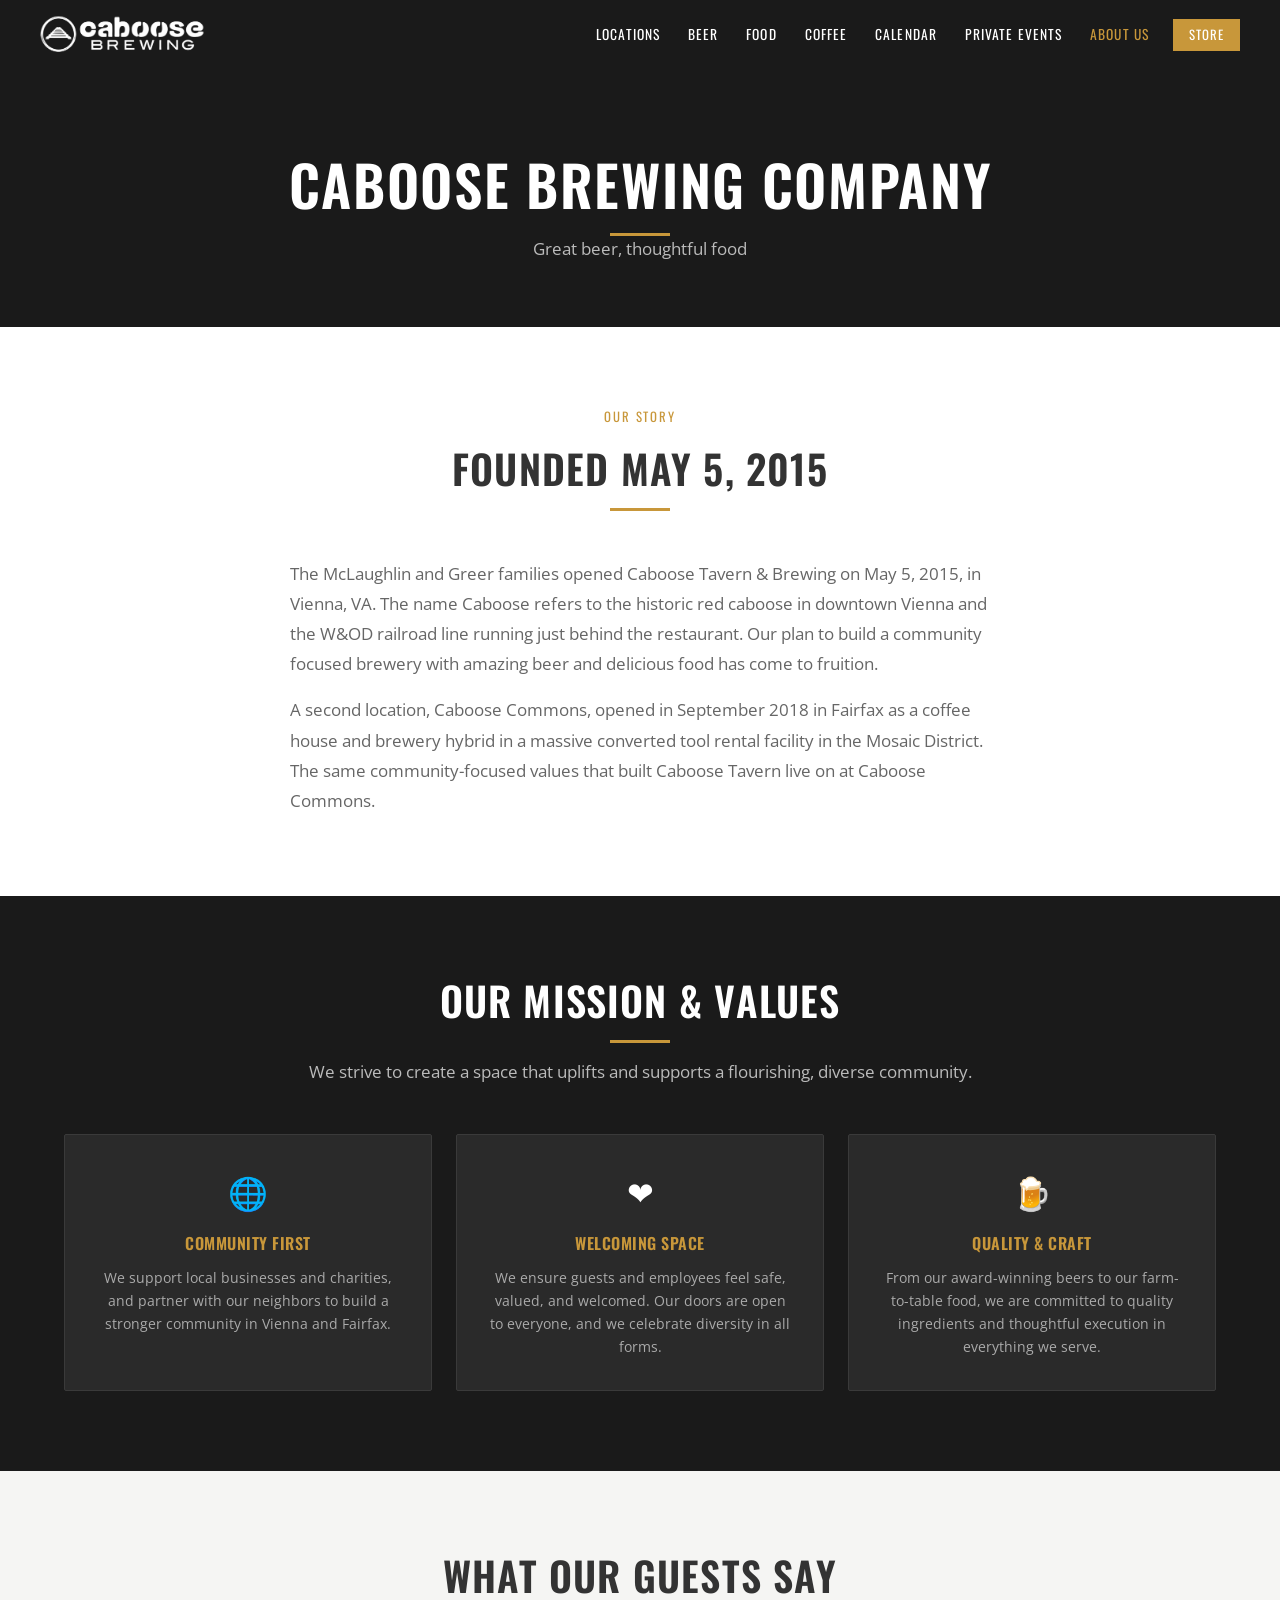
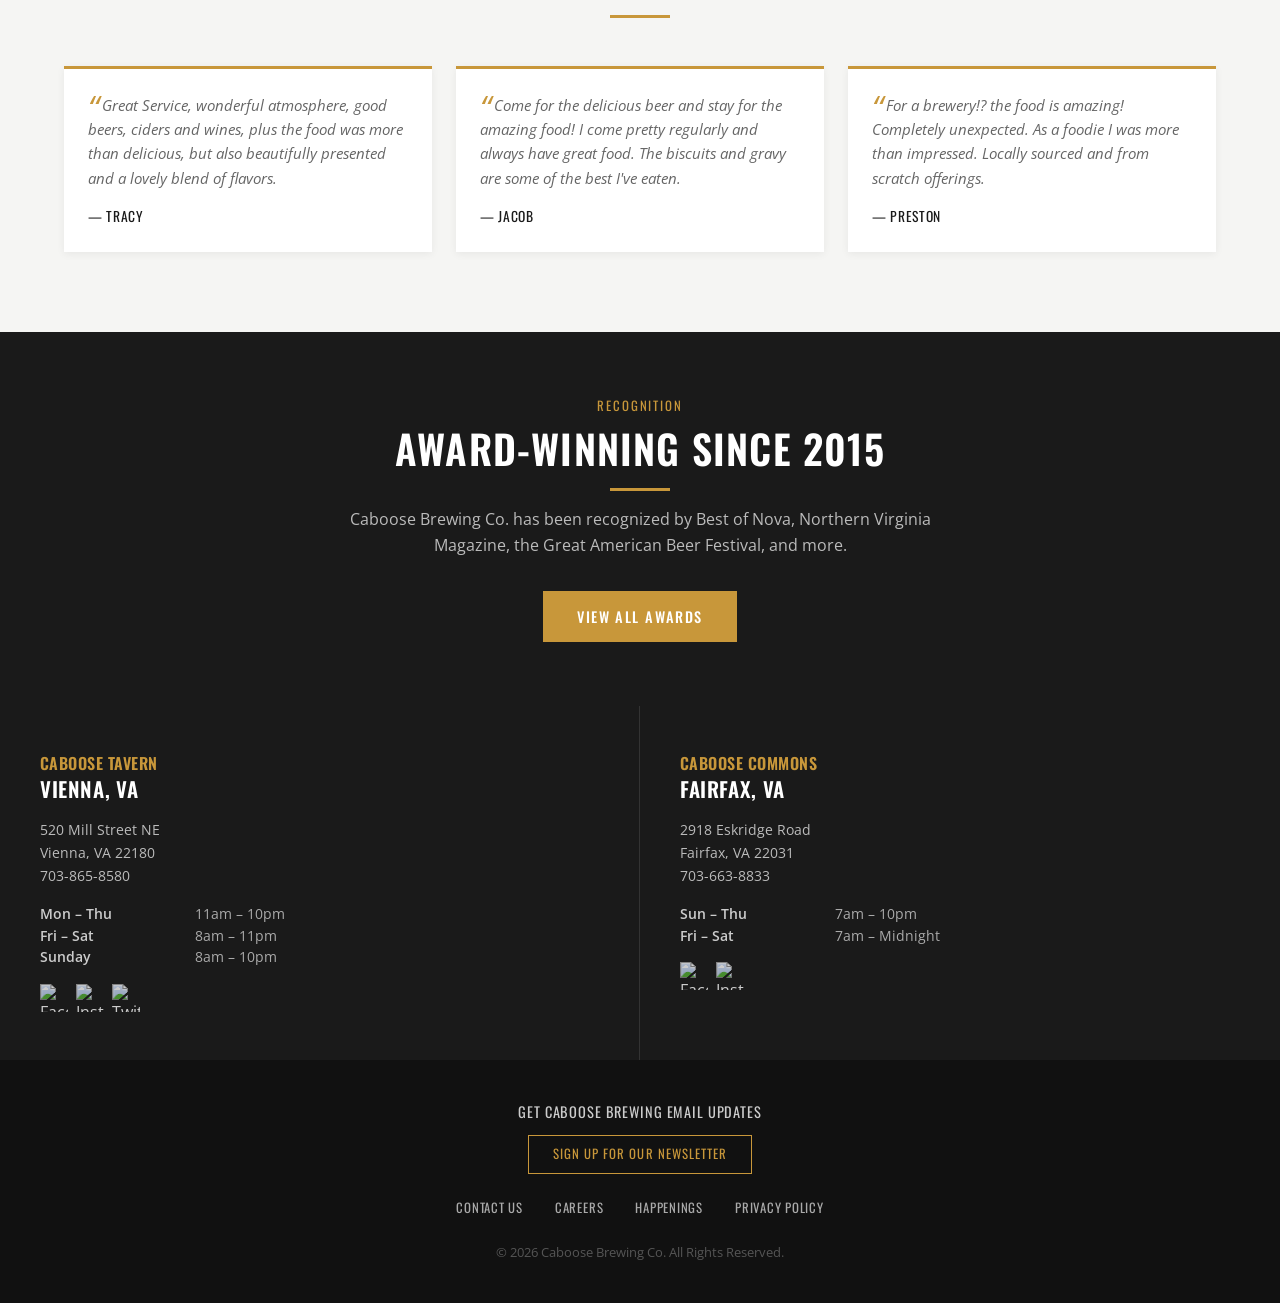
==== commit 2129a3f5: "Rename happenings header link to calendar" ====
--- a/about.html
+++ b/about.html
@@ -28,7 +28,7 @@
       <li class="nav__item"><a class="nav__link" href="brewery.html">Beer</a></li>
       <li class="nav__item"><a class="nav__link" href="food.html">Food</a></li>
       <li class="nav__item"><a class="nav__link" href="coffee.html">Coffee</a></li>
-      <li class="nav__item"><a class="nav__link" href="happenings.html">Happenings</a></li>
+      <li class="nav__item"><a class="nav__link" href="happenings.html">Calendar</a></li>
       <li class="nav__item"><a class="nav__link" href="private-events.html">Private Events</a></li>
       <li class="nav__item">
         <a class="nav__link active" href="about.html">About Us</a>
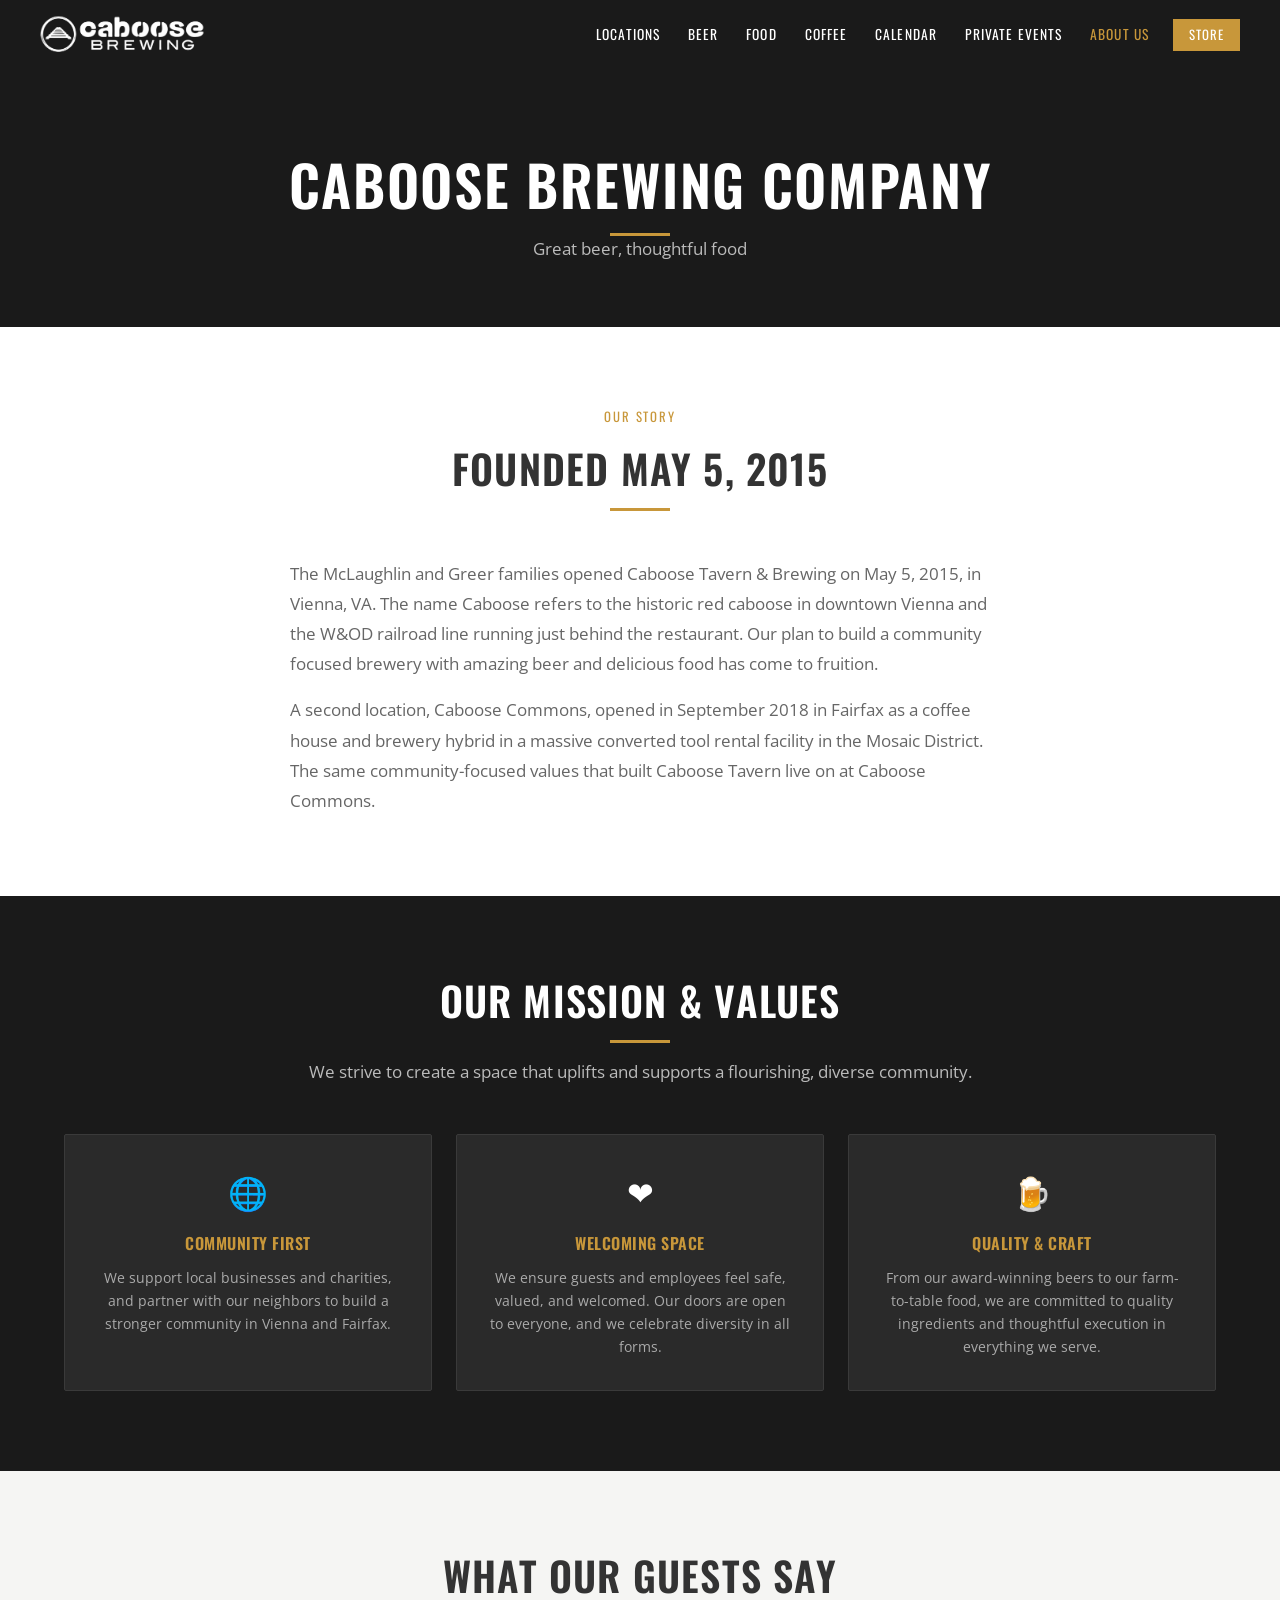
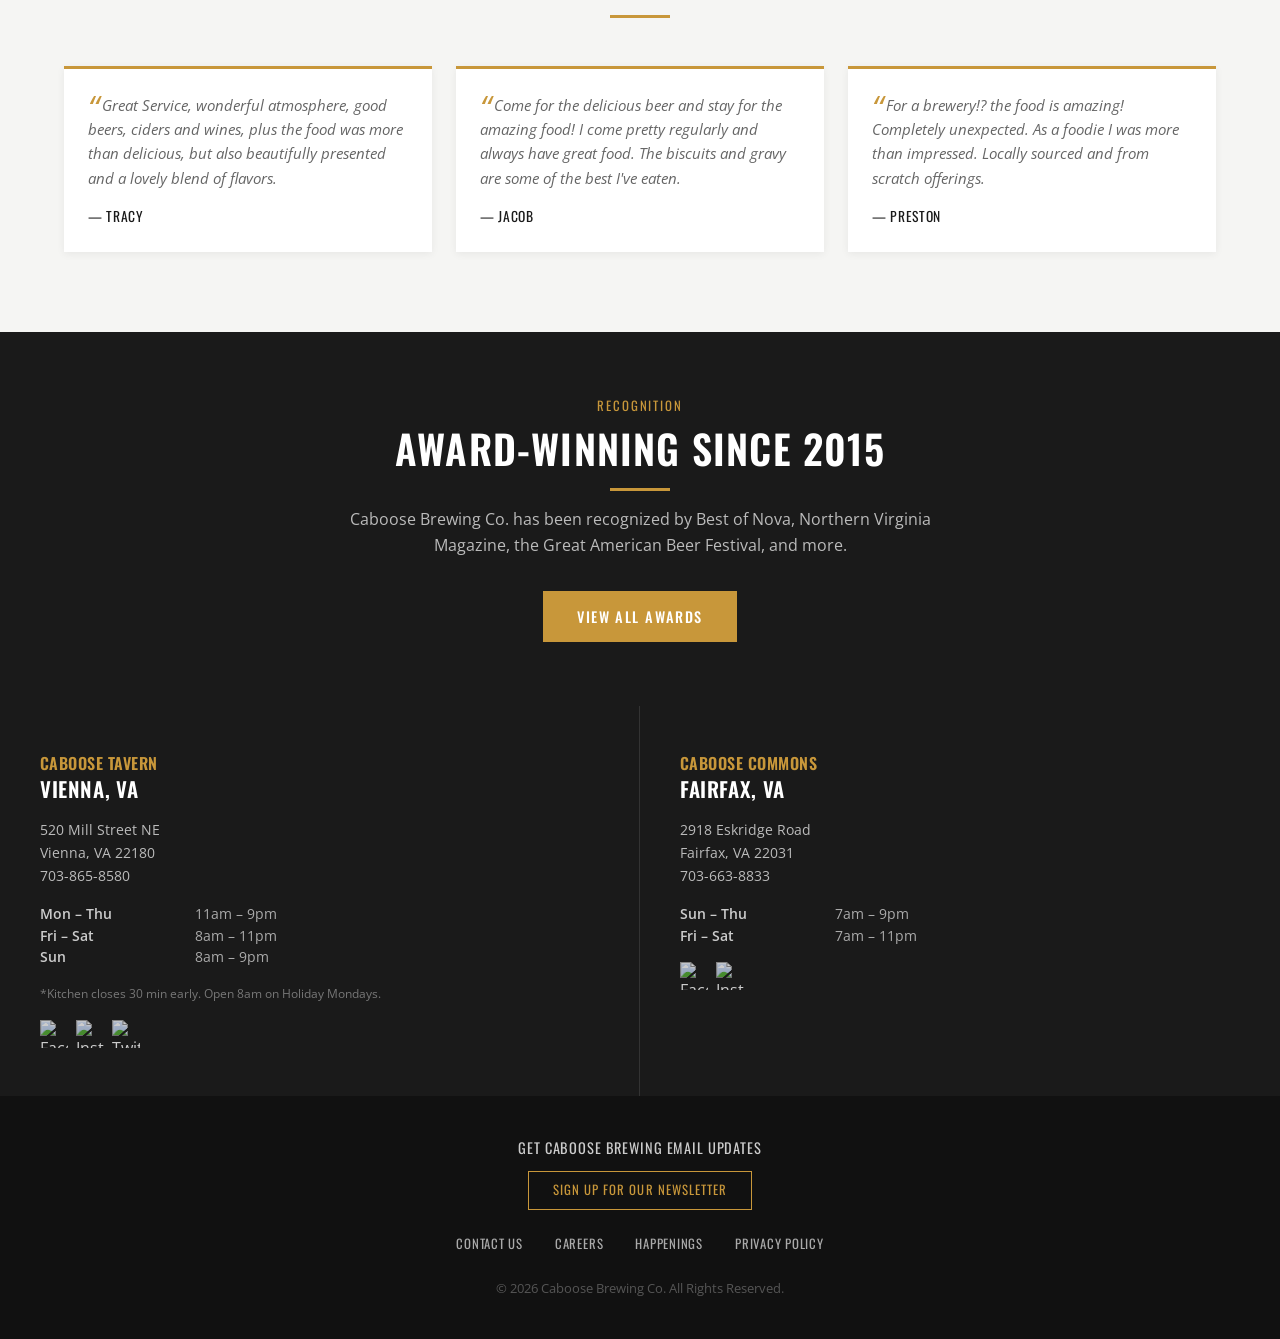
==== commit 1166b0da: "Update operating hours Co-authored-by: Copilot <223556219+Copilot@users.noreply.github.com>" ====
--- a/about.html
+++ b/about.html
@@ -5,6 +5,41 @@
   <meta name="viewport" content="width=device-width, initial-scale=1.0">
   <title>About Us | Caboose Brewing Co.</title>
   <meta name="description" content="Learn about Caboose Brewing Co. — founded in 2015 by the McLaughlin and Greer families in Vienna, VA.">
+  <link rel="canonical" href="https://caboosebrewing.com/about.html">
+  <meta property="og:site_name" content="Caboose Brewing Co.">
+  <meta property="og:type" content="website">
+  <meta property="og:title" content="About Us | Caboose Brewing Co.">
+  <meta property="og:description" content="Learn about Caboose Brewing Co. — founded in 2015 by the McLaughlin and Greer families in Vienna, VA.">
+  <meta property="og:url" content="https://caboosebrewing.com/about.html">
+  <meta property="og:image" content="https://caboosebrewing.com/img/Four-beers.jpg">
+  <meta name="twitter:card" content="summary_large_image">
+  <meta name="twitter:title" content="About Us | Caboose Brewing Co.">
+  <meta name="twitter:description" content="Learn about Caboose Brewing Co. — founded in 2015 by the McLaughlin and Greer families in Vienna, VA.">
+  <meta name="twitter:image" content="https://caboosebrewing.com/img/Four-beers.jpg">
+  <script type="application/ld+json">
+    {
+      "@context": "https://schema.org",
+      "@graph": [
+        {
+          "@type": "Organization",
+          "@id": "https://caboosebrewing.com/#organization",
+          "name": "Caboose Brewing Co.",
+          "url": "https://caboosebrewing.com/",
+          "logo": "https://caboosebrewing.com/img/Black-Horizontal-Caboose-Website-Logo-transparentpdf.png"
+        },
+        {
+          "@type": "AboutPage",
+          "@id": "https://caboosebrewing.com/about.html#webpage",
+          "url": "https://caboosebrewing.com/about.html",
+          "name": "About Us | Caboose Brewing Co.",
+          "description": "Learn about Caboose Brewing Co. — founded in 2015 by the McLaughlin and Greer families in Vienna, VA.",
+          "about": {
+            "@id": "https://caboosebrewing.com/#organization"
+          }
+        }
+      ]
+    }
+  </script>
   <link rel="preconnect" href="https://fonts.googleapis.com">
   <link href="https://fonts.googleapis.com/css2?family=Oswald:wght@400;500;600&family=Open+Sans:ital,wght@0,400;0,600;1,400&display=swap" rel="stylesheet">
   <link rel="stylesheet" href="css/styles.css">
@@ -132,10 +167,11 @@
     <h4>Vienna, VA</h4>
     <address>520 Mill Street NE<br>Vienna, VA 22180<br>703-865-8580</address>
     <dl class="hours">
-      <dt>Mon – Thu</dt><dd>11am – 10pm</dd>
+      <dt>Mon – Thu</dt><dd>11am – 9pm</dd>
       <dt>Fri – Sat</dt><dd>8am – 11pm</dd>
-      <dt>Sunday</dt><dd>8am – 10pm</dd>
+      <dt>Sun</dt><dd>8am – 9pm</dd>
     </dl>
+    <p style="font-size:0.78rem;color:#777;margin-top:0.25rem;">*Kitchen closes 30 min early. Open 8am on Holiday Mondays.</p>
     <div class="social">
       <a href="https://www.facebook.com/caboosetavern" target="_blank" rel="noopener"><img src="https://caboosebrewing.com/img/logo-icon1.png" alt="Facebook"></a>
       <a href="https://www.instagram.com/caboosetavern/" target="_blank" rel="noopener"><img src="https://caboosebrewing.com/img/logo-icon2.png" alt="Instagram"></a>
@@ -147,8 +183,8 @@
     <h4>Fairfax, VA</h4>
     <address>2918 Eskridge Road<br>Fairfax, VA 22031<br>703-663-8833</address>
     <dl class="hours">
-      <dt>Sun – Thu</dt><dd>7am – 10pm</dd>
-      <dt>Fri – Sat</dt><dd>7am – Midnight</dd>
+      <dt>Sun – Thu</dt><dd>7am – 9pm</dd>
+      <dt>Fri – Sat</dt><dd>7am – 11pm</dd>
     </dl>
     <div class="social">
       <a href="https://www.facebook.com/caboosecommons" target="_blank" rel="noopener"><img src="https://caboosebrewing.com/img/logo-icon1.png" alt="Facebook"></a>
